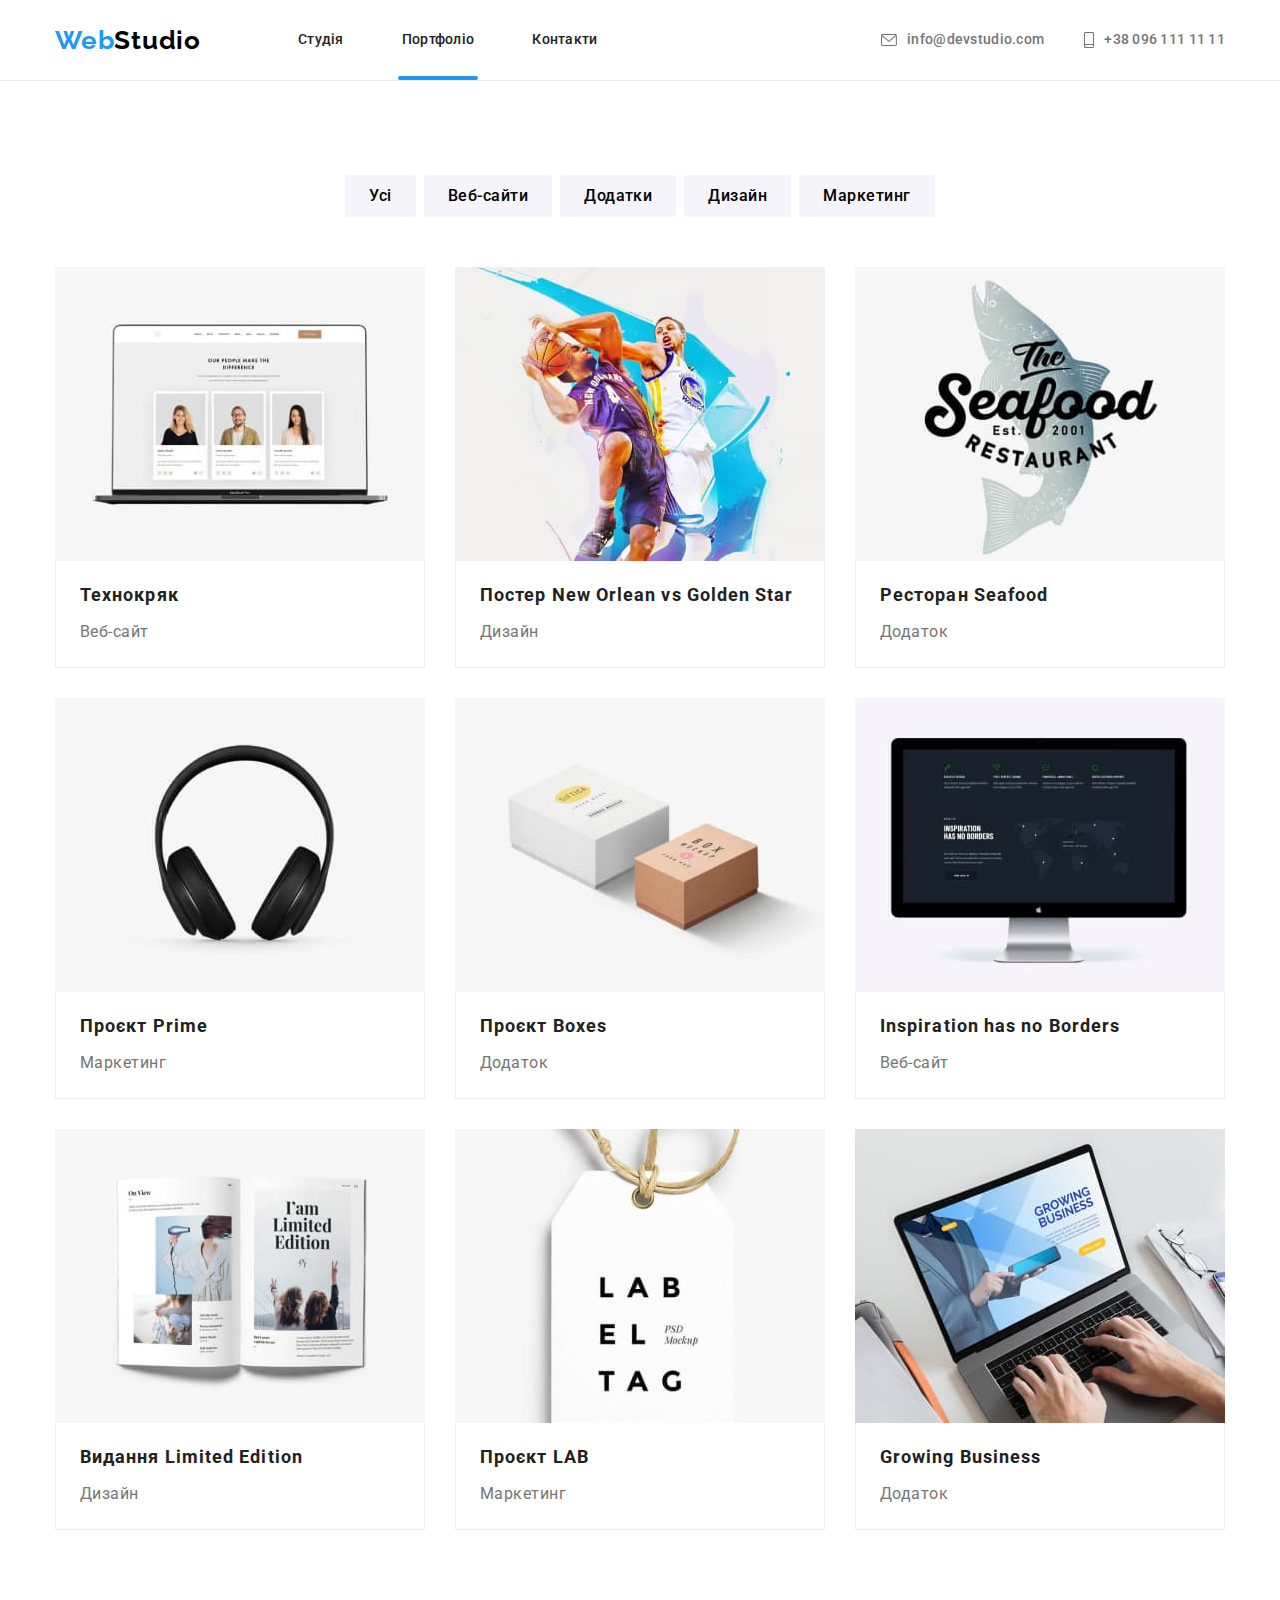
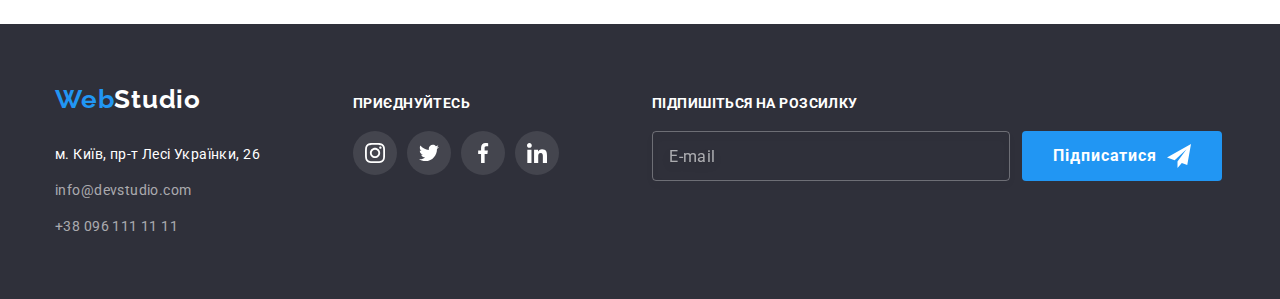
==== portfolio.html @ e50b05f0 "clone hw7" ====
<!DOCTYPE html>
<html lang="uk">
<head>
    <meta charset="UTF-8">
    <meta http-equiv="X-UA-Compatible" content="IE=edge">
    <meta name="viewport" content="width=device-width, initial-scale=1.0">
    <title>Портфоліо</title>
    <link rel="preconnect" href="https://fonts.googleapis.com">
    <link rel="preconnect" href="https://fonts.gstatic.com" crossorigin>
    <link href="https://fonts.googleapis.com/css2?family=Raleway:wght@700&family=Roboto:wght@400;500;700;900&display=swap"
        rel="stylesheet">
    <link rel="stylesheet" href="https://cdnjs.cloudflare.com/ajax/libs/modern-normalize/1.1.0/modern-normalize.min.css">
    <link rel="stylesheet" href="./css/main.min.css">
</head>
<body>

    <!-- Хедер сторінки -->

    <header class="header">
        <div class="container header--position">
            <a href="./index.html" class="header__logo link"><span class="logo--blue">Web</span>Studio</a>
            <nav class="header__navigation">
                <ul class="header__navigation-list list">
                    <li class="header__navigation-item">
                        <a href="./index.html" class="header__navigation-link link">Студія</a>
                    </li>
                    <li class="header__navigation-item">
                        <a href="./portfolio.html" class="header__navigation-link header__navigation-link--active link">Портфоліо</a>
                    </li>
                    <li class="header__navigation-item">
                        <a href="" class="header__navigation-link link">Контакти</a>
                    </li>
                </ul>
            </nav>
            <ul class="header__contacts list">
                <li class="header__contacts-item">
                    <a href="mailto:info@devstudio.com" class="header__mail link">
                        <svg class="header__contacts-icon" width="16" height="12">
                            <use href="./images/icons.svg#icon-envelope"></use>
                        </svg>
                        info@devstudio.com
                    </a>
                </li>
                <li class="header__contacts-item">
                    <a href="tel:+380961111111" class="header__tel link">
                        <svg class="header__contacts-icon" width="10" height="16">
                            <use href="./images/icons.svg#icon-smartphone"></use>
                        </svg>
                        +38 096 111 11 11
                    </a>
                </li>
            </ul>
        </div>
    </header>

    <!-- Основний контент -->

    <main class="main">

        <!-- Секція проєктів -->

        <section class="section">
            <div class="container">
                <ul class="portfolio-btn list">
                    <li class="portfolio-btn__item">
                        <button type="button" class="portfolio-btn__body">Усі</button>
                    </li>
                    <li class="portfolio-btn__item">
                        <button type="button" class="portfolio-btn__body">Веб-сайти</button>
                    </li>
                    <li class="portfolio-btn__item">
                        <button type="button" class="portfolio-btn__body">Додатки</button>
                    </li>
                    <li class="portfolio-btn__item">
                        <button type="button" class="portfolio-btn__body">Дизайн</button>
                    </li>
                    <li class="portfolio-btn__item">
                        <button type="button" class="portfolio-btn__body">Маркетинг</button>
                    </li>
                </ul>
                <ul class="project list">
                    <li class="project__item">
                        <div class="project__thumb">
                            <img src="./images/technocrat.jpg" class="card" alt="Технокряк" width="370">
                            <div class="project__overlay">
                                <p class="project__overlay-text">Ресурс пропонує комплексні пропозиції з різним рівнем функціоналу та сервісів. Все це дозволить відвідувачу отримати вичерпні відомості про компанію чи приватну особу.</p>
                            </div>
                        </div>
                        <div class="project__content">
                            <h2 class="project__title">Технокряк</h2>
                            <p class="project__description">Веб-сайт</p>
                        </div>
                    </li>
                    <li class="project__item">
                        <div class="project__thumb">
                            <img src="./images/poster.jpg" class="card" alt="New Orlean vs Golden Star" width="370">
                            <div class="project__overlay">
                                <p class="project__overlay-text">Lorem ipsum, dolor sit amet consectetur adipisicing elit. Quasi recusandae laboriosam beatae sit cumque alias!</p>
                            </div>
                        </div>
                        <div class="project__content">
                            <h2 class="project__title">Постер New Orlean vs Golden Star</h2>
                            <p class="project__description">Дизайн</p>
                        </div>
                    </li>
                    <li class="project__item">
                        <div class="project__thumb">
                            <img src="./images/restaurant.jpg" class="card" alt="Seafood" width="370">
                            <div class="project__overlay">
                                <p class="project__overlay-text">Lorem ipsum, dolor sit amet consectetur adipisicing elit. Quasi recusandae laboriosam beatae sit cumque alias!</p>
                            </div>
                        </div>
                        <div class="project__content">
                            <h2 class="project__title">Ресторан Seafood</h2>
                            <p class="project__description">Додаток</p>
                        </div>
                    </li>
                    <li class="project__item">
                        <div class="project__thumb">
                            <img src="./images/prime.jpg" class="card" alt="Prime" width="370">
                            <div class="project__overlay">
                                <p class="project__overlay-text">Lorem ipsum dolor sit amet consectetur adipisicing elit. Harum iure dolor similique eum aspernatur tenetur.</p>
                            </div>
                        </div>
                        <div class="project__content">
                            <h2 class="project__title">Проєкт Prime</h2>
                            <p class="project__description">Маркетинг</p>
                        </div>
                    </li>
                    <li class="project__item">
                        <div class="project__thumb">
                            <img src="./images/boxes.jpg" class="card" alt="Boxes" width="370">
                            <div class="project__overlay">
                                <p class="project__overlay-text">Lorem ipsum dolor sit amet consectetur adipisicing elit. Harum iure dolor similique eum aspernatur tenetur.</p>
                            </div>
                        </div>
                        <div class="project__content">
                            <h2 class="project__title">Проєкт Boxes</h2>
                            <p class="project__description">Додаток</p>
                        </div>
                    </li>
                    <li class="project__item">
                        <div class="project__thumb">
                            <img src="./images/web.jpg" class="card" alt="Inspiration has no Borders" width="370">
                            <div class="project__overlay">
                                <p class="project__overlay-text">Lorem ipsum dolor sit amet consectetur adipisicing elit. Harum iure dolor similique eum aspernatur tenetur.</p>
                            </div>
                        </div>
                        <div class="project__content">
                            <h2 class="project__title">Inspiration has no Borders</h2>
                            <p class="project__description">Веб-сайт</p>
                        </div>
                    </li>
                    <li class="project__item">
                        <div class="project__thumb">
                            <img src="./images/edition.jpg" class="card" alt="Limited Edition" width="370">
                            <div class="project__overlay">
                                <p class="project__overlay-text">Lorem ipsum dolor sit amet consectetur adipisicing elit. Harum iure dolor similique eum aspernatur tenetur.</p>
                            </div>
                        </div>
                        <div class="project__content">
                            <h2 class="project__title">Видання Limited Edition</h2>
                            <p class="project__description">Дизайн</p>
                        </div>
                    </li>
                    <li class="project__item">
                        <div class="project__thumb">
                            <img src="./images/lab.jpg" class="card" alt="LAB" width="370">
                            <div class="project__overlay">
                                <p class="project__overlay-text">Lorem ipsum dolor sit amet consectetur adipisicing elit. Harum iure dolor similique eum aspernatur tenetur.</p>
                            </div>
                        </div>
                        <div class="project__content">
                            <h2 class="project__title">Проєкт LAB</h2>
                            <p class="project__description">Маркетинг</p>
                        </div>
                    </li>
                    <li class="project__item">
                        <div class="project__thumb">
                            <img src="./images/growing.jpg" class="card" alt="Growing Business" width="370">
                            <div class="project__overlay">
                                <p class="project__overlay-text">Lorem ipsum dolor sit amet consectetur adipisicing elit. Harum iure dolor similique eum aspernatur tenetur.</p>
                            </div>
                        </div>
                        <div class="project__content">
                            <h2 class="project__title">Growing Business</h2>
                            <p class="project__description">Додаток</p>
                        </div>
                    </li>
                </ul>
            </div>
        </section>
    </main>

    <!-- Футер сторінки -->

    <footer class="footer">
        <div class="container footer--position">
            <div>
                <a href="./index.html" class="footer__logo link"><span class="logo--blue">Web</span>Studio</a>
                <address>
                    <p class="footer__address">м. Київ, пр-т Лесі Українки, 26</p>
                    <ul class="footer__contacts list">
                        <li>
                            <a href="mailto:info@devstudio.com" class="footer__mail link">info@devstudio.com</a>
                        </li>
                        <li>
                            <a href="tel:+380961111111" class="footer__tel link">+38 096 111 11 11</a>
                        </li>
                    </ul>
                </address>
            </div>
            <div class="footer-soc">
                <p class="footer-soc__title">Приєднуйтесь</p>
                <ul class="footer-soc__actions list">
                    <li class="footer-soc__item">
                        <a href="" class="footer-soc__link">
                            <svg class="footer-soc__icon" width="20" height="20">
                                <use href="./images/icons.svg#icon-instagram"></use>
                            </svg>
                        </a>
                    </li>
                    <li class="footer-soc__item">
                        <a href="" class="footer-soc__link">
                            <svg class="footer-soc__icon" width="20" height="20">
                                <use href="./images/icons.svg#icon-twitter"></use>
                            </svg>
                        </a>
                    </li>
                    <li class="footer-soc__item">
                        <a href="" class="footer-soc__link">
                            <svg class="footer-soc__icon" width="20" height="20">
                                <use href="./images/icons.svg#icon-facebook"></use>
                            </svg>
                        </a>
                    </li>
                    <li class="footer-soc__item">
                        <a href="" class="footer-soc__link">
                            <svg class="footer-soc__icon" width="20" height="20">
                                <use href="./images/icons.svg#icon-linkedin"></use>
                            </svg>
                        </a>
                    </li>
                </ul>
            </div>
            <div class="subscribe">
                <p class="subscribe__title">Підпишіться на розсилку</p>
                <form class="subscribe__form">
                    <label>
                        <input type="email" class="subscribe__input" name="subscribe" placeholder="E-mail">
                    </label>
                    <button type="submit" class="subscribe__btn">
                        Підписатися
                        <svg class="subscribe__icon" width="24" height="24">
                            <use href="./images/icons.svg#icon-send"></use>
                        </svg>
                    </button>
                </form>
            </div>
        </div>
    </footer>
</body>
</html>
---- css/main.min.css ----
body{font-family:"Roboto","Raleway","sans-serif";color:#212121;background:#fff}h1,h2,h3,p,ul{margin:0;padding:0}.list{list-style:none}.link{text-decoration:none}.card{display:block}.container{width:1200px;padding-left:15px;padding-right:15px;margin-right:auto;margin-left:auto}.section{padding-top:94px;padding-bottom:94px}.backdrop{position:fixed;top:0;left:0;width:100%;height:100%;background-color:rgba(0,0,0,.2);opacity:1;-webkit-transition:opacity 250ms cubic-bezier(0.4, 0, 0.2, 1);transition:opacity 250ms cubic-bezier(0.4, 0, 0.2, 1)}.backdrop.is-hidden{opacity:0;pointer-events:none}.backdrop.is-hidden .modal{-webkit-transform:translate(-50%, -50%) scale(1.1);transform:translate(-50%, -50%) scale(1.1)}.modal{position:absolute;top:50%;left:50%;padding:40px;width:528px;height:581px;background-color:#fff;-webkit-box-shadow:0px 1px 3px rgba(0,0,0,.12),0px 1px 1px rgba(0,0,0,.14),0px 2px 1px rgba(0,0,0,.2);box-shadow:0px 1px 3px rgba(0,0,0,.12),0px 1px 1px rgba(0,0,0,.14),0px 2px 1px rgba(0,0,0,.2);border-radius:4px;-webkit-transform:translate(-50%, -50%) scale(1);transform:translate(-50%, -50%) scale(1);-webkit-transition:-webkit-transform 250ms cubic-bezier(0.4, 0, 0.2, 1);transition:-webkit-transform 250ms cubic-bezier(0.4, 0, 0.2, 1);transition:transform 250ms cubic-bezier(0.4, 0, 0.2, 1);transition:transform 250ms cubic-bezier(0.4, 0, 0.2, 1), -webkit-transform 250ms cubic-bezier(0.4, 0, 0.2, 1)}.modal__btn--close{position:absolute;top:8px;right:8px;display:-webkit-box;display:-ms-flexbox;display:flex;-webkit-box-pack:center;-ms-flex-pack:center;justify-content:center;-webkit-box-align:center;-ms-flex-align:center;align-items:center;width:30px;height:30px;padding:0;color:#000;background-color:#fff;border:1px solid rgba(0,0,0,.1);border-radius:50%;cursor:pointer;-webkit-transition:color 250ms cubic-bezier(0.4, 0, 0.2, 1);transition:color 250ms cubic-bezier(0.4, 0, 0.2, 1)}.modal__btn--close:hover{color:#2196f3}.x-close{fill:currentColor}.modal__title{margin-right:auto;margin-left:auto;margin-bottom:12px;width:448px;color:#212121;font-weight:700;font-size:20px;line-height:1.15;text-align:center;letter-spacing:.03em}.modal__form{margin-right:auto;margin-left:auto;width:448px}.modal__field{display:block;margin-bottom:10px;font-size:inherit}.modal__label{display:block;margin-bottom:4px;color:#757575;font-size:12px;line-height:1.17;letter-spacing:.01em}.modal__input{width:100%;padding:12px 12px 12px 42px;outline:none;font-size:12px;line-height:1.17;letter-spacing:.01em;border:1px solid rgba(33,33,33,.2);border-radius:4px;-webkit-transition:border-color 250ms cubic-bezier(0.4, 0, 0.2, 1);transition:border-color 250ms cubic-bezier(0.4, 0, 0.2, 1)}.modal__input:focus-within~.modal__icon,.modal__input:hover~.modal__icon{color:#2196f3}.modal__input:hover,.modal__input:focus{border-color:#2196f3}.modal__thumb{position:relative}.modal__icon{position:absolute;top:50%;left:12px;fill:currentColor;-webkit-transition:color 250ms cubic-bezier(0.4, 0, 0.2, 1);transition:color 250ms cubic-bezier(0.4, 0, 0.2, 1)}.modal__textarea{resize:none;width:100%;height:120px;padding:12px 16px;outline:none;font-size:12px;line-height:1.17;letter-spacing:.01em;border:1px solid rgba(33,33,33,.2);border-radius:4px;-webkit-transition:border-color 250ms cubic-bezier(0.4, 0, 0.2, 1);transition:border-color 250ms cubic-bezier(0.4, 0, 0.2, 1)}.modal__textarea::-webkit-input-placeholder{color:rgba(117,117,117,.5)}.modal__textarea::-moz-placeholder{color:rgba(117,117,117,.5)}.modal__textarea:-ms-input-placeholder{color:rgba(117,117,117,.5)}.modal__textarea::-ms-input-placeholder{color:rgba(117,117,117,.5)}.modal__textarea::placeholder{color:rgba(117,117,117,.5)}.modal__textarea:hover,.modal__textarea:focus{border-color:#2196f3}.modal__checkbox{-webkit-appearance:none;-moz-appearance:none;appearance:none}.modal__checkbox:checked+.modal__checkbox-icon{border-color:#2196f3;background-color:#2196f3;background-image:url("../images/icons/check.svg");background-position:center;background-repeat:no-repeat;background-origin:border-box}.checkbox{display:-webkit-box;display:-ms-flexbox;display:flex;-webkit-box-pack:center;-ms-flex-pack:center;justify-content:center;-webkit-box-align:center;-ms-flex-align:center;align-items:center;margin-bottom:30px}.modal__checkbox-icon{display:inline-block;width:15px;height:15px;border:2px solid #212121;border-radius:2px;-webkit-transition:border-color 250ms cubic-bezier(0.4, 0, 0.2, 1),background-color 250ms cubic-bezier(0.4, 0, 0.2, 1);transition:border-color 250ms cubic-bezier(0.4, 0, 0.2, 1),background-color 250ms cubic-bezier(0.4, 0, 0.2, 1)}.modal__terms{display:inline-block;margin-left:7px;width:400px;color:#757575;font-size:14px;line-height:1.71;letter-spacing:.03em}.modal__contract{color:#2196f3}.modal__btn--submit{display:block;padding:10px 52px;margin-right:auto;margin-left:auto;font-family:"Roboto";color:#fff;background-color:#2196f3;-webkit-box-shadow:0px 4px 4px rgba(0,0,0,.15);box-shadow:0px 4px 4px rgba(0,0,0,.15);font-size:16px;font-weight:700;line-height:1.88;letter-spacing:.06em;border:1px solid rgba(0,0,0,0);border-radius:4px;cursor:pointer;-webkit-transition:background-color 250ms cubic-bezier(0.4, 0, 0.2, 1);transition:background-color 250ms cubic-bezier(0.4, 0, 0.2, 1)}.modal__btn--submit:hover,.modal__btn--submit:focus{background-color:#188ce8}.header{border-bottom:1px solid #ececec}.header--position{display:-webkit-box;display:-ms-flexbox;display:flex;-webkit-box-align:center;-ms-flex-align:center;align-items:center}.footer{padding-top:60px;padding-bottom:60px;background:#2f303a}.footer--position{display:-webkit-box;display:-ms-flexbox;display:flex;-webkit-box-align:baseline;-ms-flex-align:baseline;align-items:baseline}.header__logo{font-family:"Raleway";color:#000;font-size:26px;font-weight:700;line-height:1.19;letter-spacing:.03em}.footer__logo{display:inline-block;margin-bottom:28px;font-family:"Raleway";color:#fff;font-size:26px;font-weight:700;line-height:1.19;letter-spacing:.03em}.logo--blue{color:#2196f3}.header__navigation-list{display:-webkit-box;display:-ms-flexbox;display:flex;margin-left:93px}.header__navigation-item{position:relative}.header__navigation-item:not(:last-child){margin-right:50px}.header__navigation-link{display:block;padding-top:32px;padding-bottom:32px;padding-right:4px;padding-left:4px;color:#212121;font-size:14px;font-weight:500;line-height:1.14;letter-spacing:.02em;-webkit-transition:color 250ms cubic-bezier(0.4, 0, 0.2, 1);transition:color 250ms cubic-bezier(0.4, 0, 0.2, 1)}.header__navigation-link:hover,.header__navigation-link:focus,.header__navigation-link:active{color:#2196f3}.header__navigation-link--active::after{position:absolute;content:"";width:100%;height:4px;display:block;background:#2196f3;border-radius:2px;bottom:0;left:0}.header__contacts{display:-webkit-box;display:-ms-flexbox;display:flex;margin-left:auto}.header__contacts-item+.header__contacts-item{margin-left:40px}.header__mail,.header__tel{display:-webkit-box;display:-ms-flexbox;display:flex;-webkit-box-align:center;-ms-flex-align:center;align-items:center;padding-top:10px;padding-bottom:10px;color:#757575;font-size:14px;font-weight:500;line-height:1.14;letter-spacing:.02em;-webkit-transition:color 250ms cubic-bezier(0.4, 0, 0.2, 1);transition:color 250ms cubic-bezier(0.4, 0, 0.2, 1)}.header__mail:hover,.header__mail:focus,.header__tel:hover,.header__tel:focus{color:#2196f3}.header__contacts-icon{fill:currentColor;margin-right:10px}.hero{padding-top:200px;padding-bottom:200px;max-width:1600px;height:600px;margin-right:auto;margin-left:auto;background-color:#c4c4c4;background-image:-webkit-gradient(linear, left top, right top, from(rgba(47, 48, 58, 0.4)), to(rgba(47, 48, 58, 0.4))),url("../images/bghero.jpg");background-image:linear-gradient(to right, rgba(47, 48, 58, 0.4), rgba(47, 48, 58, 0.4)),url("../images/bghero.jpg");background-repeat:no-repeat;background-position:center;background-size:cover;text-align:center}.hero__title{margin-top:0;margin-bottom:30px;max-width:700px;margin-right:auto;margin-left:auto;color:#fff;text-transform:uppercase;font-size:44px;font-weight:900;line-height:1.36;letter-spacing:.06em}.hero__btn{display:inline-block;padding:10px 24px;font-family:"Roboto";color:#fff;background-color:#2196f3;-webkit-box-shadow:0px 4px 4px rgba(0,0,0,.15);box-shadow:0px 4px 4px rgba(0,0,0,.15);font-size:16px;font-weight:700;line-height:1.88;letter-spacing:.06em;border:1px solid rgba(0,0,0,0);border-radius:4px;cursor:pointer;-webkit-transition:background-color 250ms cubic-bezier(0.4, 0, 0.2, 1);transition:background-color 250ms cubic-bezier(0.4, 0, 0.2, 1)}.hero__btn:hover,.hero__btn:focus{background-color:#188ce8}.benefits__box{display:-webkit-box;display:-ms-flexbox;display:flex}.benefits__item{-ms-flex-preferred-size:calc((100% - 90px)/4);flex-basis:calc((100% - 90px)/4)}.benefits__item+.benefits__item{margin-left:30px}.benefits__content{display:block;margin-bottom:30px;padding:25px 100px;background-color:#f5f4fa}.benefits__title{margin-bottom:10px;font-size:14px;text-transform:uppercase;line-height:1.14;letter-spacing:.03em}.benefits__paragraph{color:#757575;font-size:14px;line-height:1.71;letter-spacing:.03em}.features{padding-top:0px}.features__title{margin-bottom:50px;font-size:36px;line-height:1.17;text-align:center;letter-spacing:.03em}.features__list{display:-webkit-box;display:-ms-flexbox;display:flex}.features__item{position:relative}.features__item+.features__item{margin-left:30px}.features__description{display:-webkit-box;display:-ms-flexbox;display:flex;position:absolute;bottom:0;width:100%;height:70px;-webkit-box-align:center;-ms-flex-align:center;align-items:center;-webkit-box-pack:center;-ms-flex-pack:center;justify-content:center;color:#fff;background:rgba(47,48,58,.8);font-weight:700;font-size:14px;line-height:1.14;text-align:center;letter-spacing:.03em;text-transform:uppercase}.team{background:#f5f4fa}.team__title{margin-bottom:50px;font-size:36px;line-height:1.17;text-align:center;letter-spacing:.03em}.teammates{display:-webkit-box;display:-ms-flexbox;display:flex}.teammates__item{width:270px;background:#fff;-webkit-box-shadow:0px 1px 3px rgba(0,0,0,.12),0px 1px 1px rgba(0,0,0,.14),0px 2px 1px rgba(0,0,0,.2);box-shadow:0px 1px 3px rgba(0,0,0,.12),0px 1px 1px rgba(0,0,0,.14),0px 2px 1px rgba(0,0,0,.2);border-radius:0px 0px 4px 4px;text-align:center}.teammates__item+.teammates__item{margin-left:30px}.teammates__position-name{padding:30px 0}.teammates__name{margin-bottom:10px;font-size:16px;font-weight:500;line-height:1.19;letter-spacing:.03em}.teammates__position{margin-bottom:16px;color:#757575;font-size:16px;font-weight:400;line-height:1.19;letter-spacing:.03em}.teammates__socials{display:-webkit-box;display:-ms-flexbox;display:flex;margin:0 32px}.teammates__socials-icon{-ms-flex-preferred-size:calc((100% - 40px)/4);flex-basis:calc((100% - 40px)/4)}.teammates__socials-icon+.teammates__socials-icon{margin-left:10px}.teammates__socials-link{display:-webkit-box;display:-ms-flexbox;display:flex;-webkit-box-pack:center;-ms-flex-pack:center;justify-content:center;-webkit-box-align:center;-ms-flex-align:center;align-items:center;width:44px;height:44px;padding:0;color:#afb1b8;border:none;border-radius:50%;-webkit-transition:color 250ms cubic-bezier(0.4, 0, 0.2, 1),background-color 250ms cubic-bezier(0.4, 0, 0.2, 1);transition:color 250ms cubic-bezier(0.4, 0, 0.2, 1),background-color 250ms cubic-bezier(0.4, 0, 0.2, 1)}.teammates__socials-link:hover,.teammates__socials-link:focus{color:#fff;background-color:#2196f3}.soc-icon{fill:currentColor}.clients__title{margin-bottom:50px;font-size:36px;line-height:1.17;text-align:center;letter-spacing:.03em}.clients__list{display:-webkit-box;display:-ms-flexbox;display:flex}.clients__item{-ms-flex-preferred-size:calc((100% - 150px)/6);flex-basis:calc((100% - 150px)/6);border:1px solid #afb1b8;border-radius:4px;-webkit-transition:color 250ms cubic-bezier(0.4, 0, 0.2, 1);transition:color 250ms cubic-bezier(0.4, 0, 0.2, 1)}.clients__item:hover,.clients__item:focus{border-color:#2196f3}.clients__item+.clients__item{margin-left:30px}.clients__link{display:-webkit-box;display:-ms-flexbox;display:flex;-webkit-box-pack:center;-ms-flex-pack:center;justify-content:center;-webkit-box-align:center;-ms-flex-align:center;align-items:center;height:92px;padding:0;color:#afb1b8;border:none;-webkit-transition:color 250ms cubic-bezier(0.4, 0, 0.2, 1);transition:color 250ms cubic-bezier(0.4, 0, 0.2, 1)}.clients__link:hover,.clients__link:focus{color:#2196f3}.client__icon{fill:currentColor}.footer__address{margin-bottom:12px;color:#fff;font-style:normal;font-size:14px;line-height:1.71;letter-spacing:.03em}.footer__mail,.footer__tel{color:rgba(255,255,255,.6);font-size:14px;line-height:1.71;letter-spacing:.03em;font-style:normal;-webkit-transition:color 250ms cubic-bezier(0.4, 0, 0.2, 1);transition:color 250ms cubic-bezier(0.4, 0, 0.2, 1)}.footer__mail:hover,.footer__mail:focus,.footer__tel:hover,.footer__tel:focus{color:#2196f3}.footer__mail{display:block;margin-bottom:12px}.footer-soc{margin-left:93px}.footer-soc__title{margin-bottom:20px;color:#fff;font-weight:700;font-size:14px;line-height:16px;letter-spacing:.03em;text-transform:uppercase}.footer-soc__actions{display:-webkit-box;display:-ms-flexbox;display:flex}.footer-soc__item{-ms-flex-preferred-size:calc((100% - 40px)/4);flex-basis:calc((100% - 40px)/4)}.footer-soc__item+.footer-soc__item{margin-left:10px}.footer-soc__link{display:-webkit-box;display:-ms-flexbox;display:flex;-webkit-box-pack:center;-ms-flex-pack:center;justify-content:center;-webkit-box-align:center;-ms-flex-align:center;align-items:center;width:44px;height:44px;padding:0;color:#fff;background-color:rgba(255,255,255,.1);border:none;border-radius:50%;-webkit-transition:background-color 250ms cubic-bezier(0.4, 0, 0.2, 1);transition:background-color 250ms cubic-bezier(0.4, 0, 0.2, 1)}.footer-soc__link:hover,.footer-soc__link:focus{background-color:#2196f3}.footer-soc__icon{fill:currentColor}.subscribe{margin-left:93px}.subscribe__title{margin-bottom:20px;color:#fff;font-weight:700;font-size:14px;line-height:16px;letter-spacing:.03em;text-transform:uppercase}.subscribe__form{display:-webkit-box;display:-ms-flexbox;display:flex;gap:12px;-webkit-box-align:center;-ms-flex-align:center;align-items:center}.subscribe__input{padding-top:15px;padding-bottom:15px;padding-left:16px;width:358px;height:50px;outline:none;color:#fff;background-color:rgba(0,0,0,0);border:1px solid rgba(255,255,255,.3);-webkit-filter:drop-shadow(0px 4px 4px rgba(0, 0, 0, 0.15));filter:drop-shadow(0px 4px 4px rgba(0, 0, 0, 0.15));border-radius:4px}.subscribe__input::-webkit-input-placeholder{color:rgba(255,255,255,.6);font-size:16px;line-height:1.25;letter-spacing:.03em}.subscribe__input::-moz-placeholder{color:rgba(255,255,255,.6);font-size:16px;line-height:1.25;letter-spacing:.03em}.subscribe__input:-ms-input-placeholder{color:rgba(255,255,255,.6);font-size:16px;line-height:1.25;letter-spacing:.03em}.subscribe__input::-ms-input-placeholder{color:rgba(255,255,255,.6);font-size:16px;line-height:1.25;letter-spacing:.03em}.subscribe__input::placeholder{color:rgba(255,255,255,.6);font-size:16px;line-height:1.25;letter-spacing:.03em}.subscribe__btn{display:-webkit-box;display:-ms-flexbox;display:flex;-webkit-box-align:center;-ms-flex-align:center;align-items:center;-webkit-box-pack:center;-ms-flex-pack:center;justify-content:center;width:200px;height:50px;gap:10px;font-family:"Roboto";color:#fff;background-color:#2196f3;font-size:16px;font-weight:700;line-height:1.88;letter-spacing:.06em;border:1px solid rgba(0,0,0,0);border-radius:4px;cursor:pointer;-webkit-transition:background-color 250ms cubic-bezier(0.4, 0, 0.2, 1);transition:background-color 250ms cubic-bezier(0.4, 0, 0.2, 1)}.subscribe__btn:hover,.subscribe__btn:focus{background-color:#188ce8}.portfolio-btn{margin-bottom:50px;display:-webkit-box;display:-ms-flexbox;display:flex;-webkit-box-pack:center;-ms-flex-pack:center;justify-content:center}.portfolio-btn__item+.portfolio-btn__item{margin-left:8px}.portfolio-btn__body{padding:6px 22px;font-family:"Roboto";background-color:#f5f4fa;font-size:16px;font-weight:500;line-height:1.63;text-align:center;letter-spacing:.03em;border-radius:4px;border-color:rgba(0,0,0,0);cursor:pointer;-webkit-transition:color 250ms cubic-bezier(0.4, 0, 0.2, 1),background-color 250ms cubic-bezier(0.4, 0, 0.2, 1),-webkit-box-shadow 250ms cubic-bezier(0.4, 0, 0.2, 1);transition:color 250ms cubic-bezier(0.4, 0, 0.2, 1),background-color 250ms cubic-bezier(0.4, 0, 0.2, 1),-webkit-box-shadow 250ms cubic-bezier(0.4, 0, 0.2, 1);transition:color 250ms cubic-bezier(0.4, 0, 0.2, 1),background-color 250ms cubic-bezier(0.4, 0, 0.2, 1),box-shadow 250ms cubic-bezier(0.4, 0, 0.2, 1);transition:color 250ms cubic-bezier(0.4, 0, 0.2, 1),background-color 250ms cubic-bezier(0.4, 0, 0.2, 1),box-shadow 250ms cubic-bezier(0.4, 0, 0.2, 1),-webkit-box-shadow 250ms cubic-bezier(0.4, 0, 0.2, 1)}.portfolio-btn__body:hover,.portfolio-btn__body:focus,.portfolio-btn__body:active{color:#fff;background-color:#2196f3;-webkit-box-shadow:0px 3px 1px rgba(0,0,0,.1),0px 1px 2px rgba(0,0,0,.08),0px 2px 2px rgba(0,0,0,.12);box-shadow:0px 3px 1px rgba(0,0,0,.1),0px 1px 2px rgba(0,0,0,.08),0px 2px 2px rgba(0,0,0,.12)}.project{display:-webkit-box;display:-ms-flexbox;display:flex;-ms-flex-wrap:wrap;flex-wrap:wrap}.project__item{-ms-flex-preferred-size:calc((100% - 60px)/3);flex-basis:calc((100% - 60px)/3);margin-right:30px;margin-bottom:30px;-webkit-transition:-webkit-box-shadow 250ms cubic-bezier(0.4, 0, 0.2, 1);transition:-webkit-box-shadow 250ms cubic-bezier(0.4, 0, 0.2, 1);transition:box-shadow 250ms cubic-bezier(0.4, 0, 0.2, 1);transition:box-shadow 250ms cubic-bezier(0.4, 0, 0.2, 1), -webkit-box-shadow 250ms cubic-bezier(0.4, 0, 0.2, 1)}.project__item:nth-child(3n){margin-right:0}.project__item:nth-last-child(-n+3){margin-bottom:0}.project__item:hover{-webkit-box-shadow:0px 1px 1px rgba(0,0,0,.12),0px 4px 4px rgba(0,0,0,.06),1px 4px 6px rgba(0,0,0,.16);box-shadow:0px 1px 1px rgba(0,0,0,.12),0px 4px 4px rgba(0,0,0,.06),1px 4px 6px rgba(0,0,0,.16)}.project__content{margin-top:-5px;padding:20px 24px;border:1px solid #eee}.project__title{margin-bottom:4px;font-size:18px;line-height:2;letter-spacing:.06em}.project__description{color:#757575;font-size:16px;line-height:1.88;letter-spacing:.03em}.project__thumb{position:relative;overflow:hidden}.project__overlay{position:absolute;top:0;left:0;width:100%;height:100%;background-color:rgba(33,150,243,.9);-webkit-transform:translateY(100%);transform:translateY(100%);-webkit-transition:-webkit-transform 250ms cubic-bezier(0.4, 0, 0.2, 1);transition:-webkit-transform 250ms cubic-bezier(0.4, 0, 0.2, 1);transition:transform 250ms cubic-bezier(0.4, 0, 0.2, 1);transition:transform 250ms cubic-bezier(0.4, 0, 0.2, 1), -webkit-transform 250ms cubic-bezier(0.4, 0, 0.2, 1)}.project__item:hover .project__overlay{-webkit-transform:translateY(0);transform:translateY(0)}.project__overlay-text{padding:63px 24px;color:#fff;font-weight:400;font-size:18px;line-height:1.56;letter-spacing:.03em}/*# sourceMappingURL=main.min.css.map */
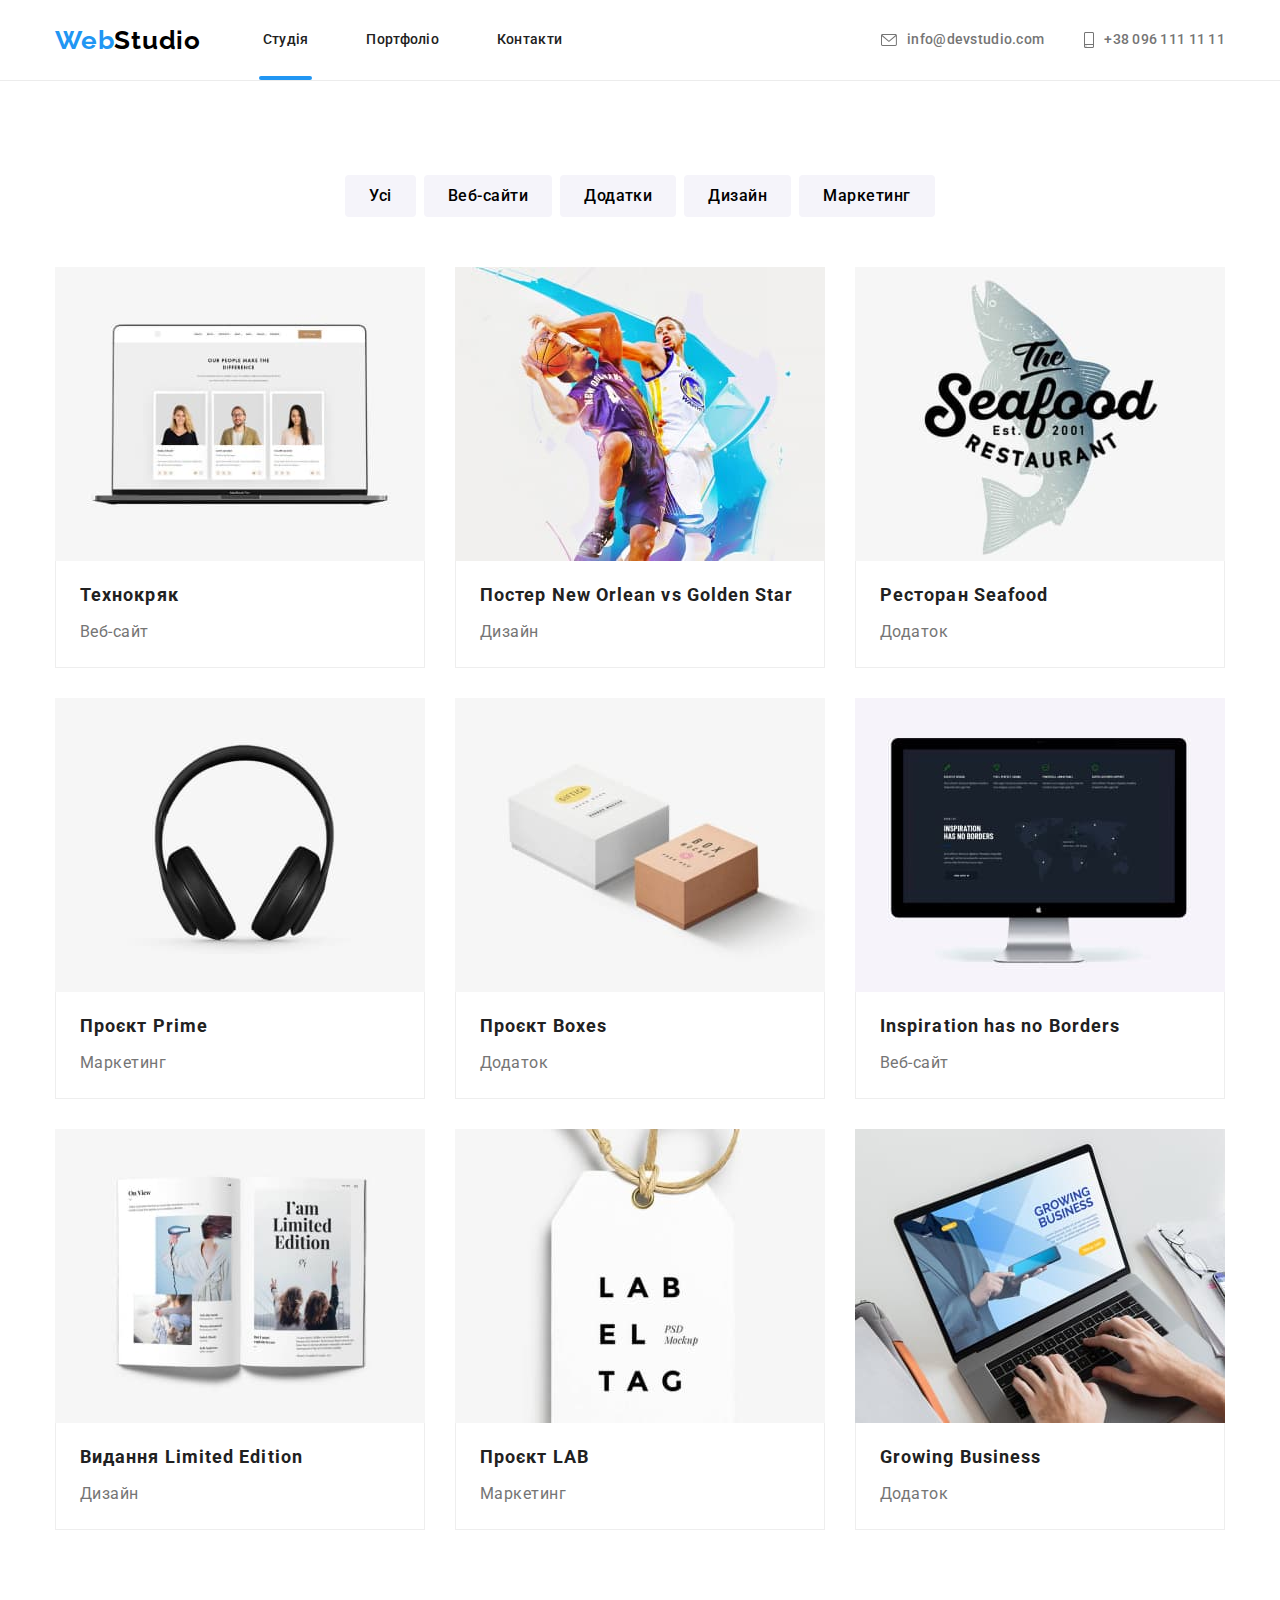
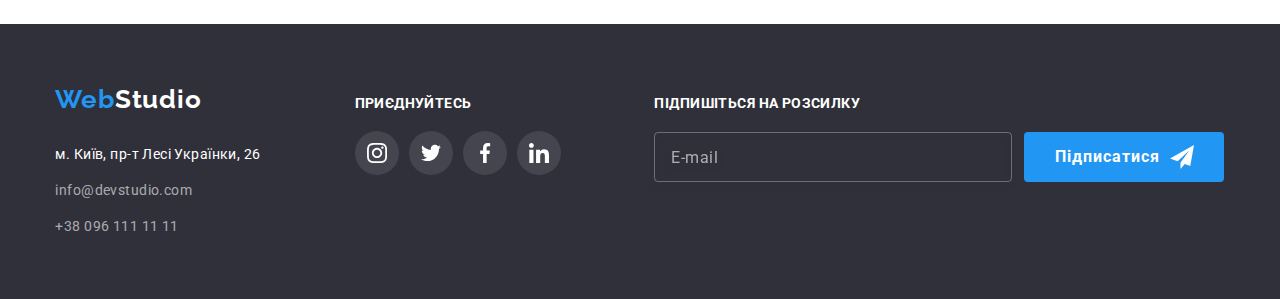
==== commit 757e287a: "v4.0" ====
--- a/portfolio.html
+++ b/portfolio.html
@@ -19,37 +19,60 @@
     <header class="header">
         <div class="container header--position">
             <a href="./index.html" class="header__logo link"><span class="logo--blue">Web</span>Studio</a>
-            <nav class="header__navigation">
-                <ul class="header__navigation-list list">
-                    <li class="header__navigation-item">
-                        <a href="./index.html" class="header__navigation-link link">Студія</a>
-                    </li>
-                    <li class="header__navigation-item">
-                        <a href="./portfolio.html" class="header__navigation-link header__navigation-link--active link">Портфоліо</a>
-                    </li>
-                    <li class="header__navigation-item">
-                        <a href="" class="header__navigation-link link">Контакти</a>
-                    </li>
-                </ul>
-            </nav>
-            <ul class="header__contacts list">
-                <li class="header__contacts-item">
-                    <a href="mailto:info@devstudio.com" class="header__mail link">
-                        <svg class="header__contacts-icon" width="16" height="12">
-                            <use href="./images/icons.svg#icon-envelope"></use>
-                        </svg>
-                        info@devstudio.com
-                    </a>
-                </li>
-                <li class="header__contacts-item">
-                    <a href="tel:+380961111111" class="header__tel link">
-                        <svg class="header__contacts-icon" width="10" height="16">
-                            <use href="./images/icons.svg#icon-smartphone"></use>
-                        </svg>
-                        +38 096 111 11 11
-                    </a>
-                </li>
-            </ul>
+            <div class="menu-container" data-menu>
+                <nav class="header__navigation">
+                    <ul class="header__navigation-list list">
+                        <li class="header__navigation-item">
+                            <a href="./index.html"
+                                class="header__navigation-link header__navigation-link--active link">Студія</a>
+                        </li>
+                        <li class="header__navigation-item">
+                            <a href="./portfolio.html" class="header__navigation-link link">Портфоліо</a>
+                        </li>
+                        <li class="header__navigation-item">
+                            <a href="" class="header__navigation-link link">Контакти</a>
+                        </li>
+                    </ul>
+                </nav>
+                <ul class="header__contacts list">
+                    <li class="header__contacts-item">
+                        <a href="mailto:info@devstudio.com" class="header__mail link">
+                            <svg class="header__contacts-icon" width="16" height="12">
+                                <use href="./images/icons.svg#icon-envelope"></use>
+                            </svg>
+                            info@devstudio.com
+                        </a>
+                    </li>
+                    <li class="header__contacts-item">
+                        <a href="tel:+380961111111" class="header__tel link">
+                            <svg class="header__contacts-icon" width="10" height="16">
+                                <use href="./images/icons.svg#icon-smartphone"></use>
+                            </svg>
+                            +38 096 111 11 11
+                        </a>
+                    </li>
+                </ul>
+                <ul class="header__social-list">
+                    <li class="header__social-item list">
+                        <a href="#" class="header-soc link">Instagram</a>
+                    </li>
+                    <li class="header__social-item list">
+                        <a href="#" class="header-soc link">Twitter</a>
+                    </li>
+                    <li class="header__social-item list">
+                        <a href="#" class="header-soc link">Facebook</a>
+                    </li>
+                    <li class="header__social-item list">
+                        <a href="#" class="header-soc link">LinkedIn</a>
+                    </li>
+                </ul>
+            </div>
+            <button type="button" class="menu-btn is-open" data-menu-button aria-expanded="false">
+                <svg width="40" height="40" aria-label="Перемикач мобільного меню">
+                    <use class="icon-menu" href="./images/icons.svg#icon-menu_40px"></use>
+                    <use class="icon-close" href="./images/icons.svg#icon-close_40px"></use>
+                </svg>
+            </button>
         </div>
     </header>
 
--- a/css/main.min.css
+++ b/css/main.min.css
@@ -1 +1 @@
-body{font-family:"Roboto","Raleway","sans-serif";color:#212121;background:#fff}h1,h2,h3,p,ul{margin:0;padding:0}.list{list-style:none}.link{text-decoration:none}.card{display:block}.container{width:1200px;padding-left:15px;padding-right:15px;margin-right:auto;margin-left:auto}.section{padding-top:94px;padding-bottom:94px}.backdrop{position:fixed;top:0;left:0;width:100%;height:100%;background-color:rgba(0,0,0,.2);opacity:1;-webkit-transition:opacity 250ms cubic-bezier(0.4, 0, 0.2, 1);transition:opacity 250ms cubic-bezier(0.4, 0, 0.2, 1)}.backdrop.is-hidden{opacity:0;pointer-events:none}.backdrop.is-hidden .modal{-webkit-transform:translate(-50%, -50%) scale(1.1);transform:translate(-50%, -50%) scale(1.1)}.modal{position:absolute;top:50%;left:50%;padding:40px;width:528px;height:581px;background-color:#fff;-webkit-box-shadow:0px 1px 3px rgba(0,0,0,.12),0px 1px 1px rgba(0,0,0,.14),0px 2px 1px rgba(0,0,0,.2);box-shadow:0px 1px 3px rgba(0,0,0,.12),0px 1px 1px rgba(0,0,0,.14),0px 2px 1px rgba(0,0,0,.2);border-radius:4px;-webkit-transform:translate(-50%, -50%) scale(1);transform:translate(-50%, -50%) scale(1);-webkit-transition:-webkit-transform 250ms cubic-bezier(0.4, 0, 0.2, 1);transition:-webkit-transform 250ms cubic-bezier(0.4, 0, 0.2, 1);transition:transform 250ms cubic-bezier(0.4, 0, 0.2, 1);transition:transform 250ms cubic-bezier(0.4, 0, 0.2, 1), -webkit-transform 250ms cubic-bezier(0.4, 0, 0.2, 1)}.modal__btn--close{position:absolute;top:8px;right:8px;display:-webkit-box;display:-ms-flexbox;display:flex;-webkit-box-pack:center;-ms-flex-pack:center;justify-content:center;-webkit-box-align:center;-ms-flex-align:center;align-items:center;width:30px;height:30px;padding:0;color:#000;background-color:#fff;border:1px solid rgba(0,0,0,.1);border-radius:50%;cursor:pointer;-webkit-transition:color 250ms cubic-bezier(0.4, 0, 0.2, 1);transition:color 250ms cubic-bezier(0.4, 0, 0.2, 1)}.modal__btn--close:hover{color:#2196f3}.x-close{fill:currentColor}.modal__title{margin-right:auto;margin-left:auto;margin-bottom:12px;width:448px;color:#212121;font-weight:700;font-size:20px;line-height:1.15;text-align:center;letter-spacing:.03em}.modal__form{margin-right:auto;margin-left:auto;width:448px}.modal__field{display:block;margin-bottom:10px;font-size:inherit}.modal__label{display:block;margin-bottom:4px;color:#757575;font-size:12px;line-height:1.17;letter-spacing:.01em}.modal__input{width:100%;padding:12px 12px 12px 42px;outline:none;font-size:12px;line-height:1.17;letter-spacing:.01em;border:1px solid rgba(33,33,33,.2);border-radius:4px;-webkit-transition:border-color 250ms cubic-bezier(0.4, 0, 0.2, 1);transition:border-color 250ms cubic-bezier(0.4, 0, 0.2, 1)}.modal__input:focus-within~.modal__icon,.modal__input:hover~.modal__icon{color:#2196f3}.modal__input:hover,.modal__input:focus{border-color:#2196f3}.modal__thumb{position:relative}.modal__icon{position:absolute;top:50%;left:12px;fill:currentColor;-webkit-transition:color 250ms cubic-bezier(0.4, 0, 0.2, 1);transition:color 250ms cubic-bezier(0.4, 0, 0.2, 1)}.modal__textarea{resize:none;width:100%;height:120px;padding:12px 16px;outline:none;font-size:12px;line-height:1.17;letter-spacing:.01em;border:1px solid rgba(33,33,33,.2);border-radius:4px;-webkit-transition:border-color 250ms cubic-bezier(0.4, 0, 0.2, 1);transition:border-color 250ms cubic-bezier(0.4, 0, 0.2, 1)}.modal__textarea::-webkit-input-placeholder{color:rgba(117,117,117,.5)}.modal__textarea::-moz-placeholder{color:rgba(117,117,117,.5)}.modal__textarea:-ms-input-placeholder{color:rgba(117,117,117,.5)}.modal__textarea::-ms-input-placeholder{color:rgba(117,117,117,.5)}.modal__textarea::placeholder{color:rgba(117,117,117,.5)}.modal__textarea:hover,.modal__textarea:focus{border-color:#2196f3}.modal__checkbox{-webkit-appearance:none;-moz-appearance:none;appearance:none}.modal__checkbox:checked+.modal__checkbox-icon{border-color:#2196f3;background-color:#2196f3;background-image:url("../images/icons/check.svg");background-position:center;background-repeat:no-repeat;background-origin:border-box}.checkbox{display:-webkit-box;display:-ms-flexbox;display:flex;-webkit-box-pack:center;-ms-flex-pack:center;justify-content:center;-webkit-box-align:center;-ms-flex-align:center;align-items:center;margin-bottom:30px}.modal__checkbox-icon{display:inline-block;width:15px;height:15px;border:2px solid #212121;border-radius:2px;-webkit-transition:border-color 250ms cubic-bezier(0.4, 0, 0.2, 1),background-color 250ms cubic-bezier(0.4, 0, 0.2, 1);transition:border-color 250ms cubic-bezier(0.4, 0, 0.2, 1),background-color 250ms cubic-bezier(0.4, 0, 0.2, 1)}.modal__terms{display:inline-block;margin-left:7px;width:400px;color:#757575;font-size:14px;line-height:1.71;letter-spacing:.03em}.modal__contract{color:#2196f3}.modal__btn--submit{display:block;padding:10px 52px;margin-right:auto;margin-left:auto;font-family:"Roboto";color:#fff;background-color:#2196f3;-webkit-box-shadow:0px 4px 4px rgba(0,0,0,.15);box-shadow:0px 4px 4px rgba(0,0,0,.15);font-size:16px;font-weight:700;line-height:1.88;letter-spacing:.06em;border:1px solid rgba(0,0,0,0);border-radius:4px;cursor:pointer;-webkit-transition:background-color 250ms cubic-bezier(0.4, 0, 0.2, 1);transition:background-color 250ms cubic-bezier(0.4, 0, 0.2, 1)}.modal__btn--submit:hover,.modal__btn--submit:focus{background-color:#188ce8}.header{border-bottom:1px solid #ececec}.header--position{display:-webkit-box;display:-ms-flexbox;display:flex;-webkit-box-align:center;-ms-flex-align:center;align-items:center}.footer{padding-top:60px;padding-bottom:60px;background:#2f303a}.footer--position{display:-webkit-box;display:-ms-flexbox;display:flex;-webkit-box-align:baseline;-ms-flex-align:baseline;align-items:baseline}.header__logo{font-family:"Raleway";color:#000;font-size:26px;font-weight:700;line-height:1.19;letter-spacing:.03em}.footer__logo{display:inline-block;margin-bottom:28px;font-family:"Raleway";color:#fff;font-size:26px;font-weight:700;line-height:1.19;letter-spacing:.03em}.logo--blue{color:#2196f3}.header__navigation-list{display:-webkit-box;display:-ms-flexbox;display:flex;margin-left:93px}.header__navigation-item{position:relative}.header__navigation-item:not(:last-child){margin-right:50px}.header__navigation-link{display:block;padding-top:32px;padding-bottom:32px;padding-right:4px;padding-left:4px;color:#212121;font-size:14px;font-weight:500;line-height:1.14;letter-spacing:.02em;-webkit-transition:color 250ms cubic-bezier(0.4, 0, 0.2, 1);transition:color 250ms cubic-bezier(0.4, 0, 0.2, 1)}.header__navigation-link:hover,.header__navigation-link:focus,.header__navigation-link:active{color:#2196f3}.header__navigation-link--active::after{position:absolute;content:"";width:100%;height:4px;display:block;background:#2196f3;border-radius:2px;bottom:0;left:0}.header__contacts{display:-webkit-box;display:-ms-flexbox;display:flex;margin-left:auto}.header__contacts-item+.header__contacts-item{margin-left:40px}.header__mail,.header__tel{display:-webkit-box;display:-ms-flexbox;display:flex;-webkit-box-align:center;-ms-flex-align:center;align-items:center;padding-top:10px;padding-bottom:10px;color:#757575;font-size:14px;font-weight:500;line-height:1.14;letter-spacing:.02em;-webkit-transition:color 250ms cubic-bezier(0.4, 0, 0.2, 1);transition:color 250ms cubic-bezier(0.4, 0, 0.2, 1)}.header__mail:hover,.header__mail:focus,.header__tel:hover,.header__tel:focus{color:#2196f3}.header__contacts-icon{fill:currentColor;margin-right:10px}.hero{padding-top:200px;padding-bottom:200px;max-width:1600px;height:600px;margin-right:auto;margin-left:auto;background-color:#c4c4c4;background-image:-webkit-gradient(linear, left top, right top, from(rgba(47, 48, 58, 0.4)), to(rgba(47, 48, 58, 0.4))),url("../images/bghero.jpg");background-image:linear-gradient(to right, rgba(47, 48, 58, 0.4), rgba(47, 48, 58, 0.4)),url("../images/bghero.jpg");background-repeat:no-repeat;background-position:center;background-size:cover;text-align:center}.hero__title{margin-top:0;margin-bottom:30px;max-width:700px;margin-right:auto;margin-left:auto;color:#fff;text-transform:uppercase;font-size:44px;font-weight:900;line-height:1.36;letter-spacing:.06em}.hero__btn{display:inline-block;padding:10px 24px;font-family:"Roboto";color:#fff;background-color:#2196f3;-webkit-box-shadow:0px 4px 4px rgba(0,0,0,.15);box-shadow:0px 4px 4px rgba(0,0,0,.15);font-size:16px;font-weight:700;line-height:1.88;letter-spacing:.06em;border:1px solid rgba(0,0,0,0);border-radius:4px;cursor:pointer;-webkit-transition:background-color 250ms cubic-bezier(0.4, 0, 0.2, 1);transition:background-color 250ms cubic-bezier(0.4, 0, 0.2, 1)}.hero__btn:hover,.hero__btn:focus{background-color:#188ce8}.benefits__box{display:-webkit-box;display:-ms-flexbox;display:flex}.benefits__item{-ms-flex-preferred-size:calc((100% - 90px)/4);flex-basis:calc((100% - 90px)/4)}.benefits__item+.benefits__item{margin-left:30px}.benefits__content{display:block;margin-bottom:30px;padding:25px 100px;background-color:#f5f4fa}.benefits__title{margin-bottom:10px;font-size:14px;text-transform:uppercase;line-height:1.14;letter-spacing:.03em}.benefits__paragraph{color:#757575;font-size:14px;line-height:1.71;letter-spacing:.03em}.features{padding-top:0px}.features__title{margin-bottom:50px;font-size:36px;line-height:1.17;text-align:center;letter-spacing:.03em}.features__list{display:-webkit-box;display:-ms-flexbox;display:flex}.features__item{position:relative}.features__item+.features__item{margin-left:30px}.features__description{display:-webkit-box;display:-ms-flexbox;display:flex;position:absolute;bottom:0;width:100%;height:70px;-webkit-box-align:center;-ms-flex-align:center;align-items:center;-webkit-box-pack:center;-ms-flex-pack:center;justify-content:center;color:#fff;background:rgba(47,48,58,.8);font-weight:700;font-size:14px;line-height:1.14;text-align:center;letter-spacing:.03em;text-transform:uppercase}.team{background:#f5f4fa}.team__title{margin-bottom:50px;font-size:36px;line-height:1.17;text-align:center;letter-spacing:.03em}.teammates{display:-webkit-box;display:-ms-flexbox;display:flex}.teammates__item{width:270px;background:#fff;-webkit-box-shadow:0px 1px 3px rgba(0,0,0,.12),0px 1px 1px rgba(0,0,0,.14),0px 2px 1px rgba(0,0,0,.2);box-shadow:0px 1px 3px rgba(0,0,0,.12),0px 1px 1px rgba(0,0,0,.14),0px 2px 1px rgba(0,0,0,.2);border-radius:0px 0px 4px 4px;text-align:center}.teammates__item+.teammates__item{margin-left:30px}.teammates__position-name{padding:30px 0}.teammates__name{margin-bottom:10px;font-size:16px;font-weight:500;line-height:1.19;letter-spacing:.03em}.teammates__position{margin-bottom:16px;color:#757575;font-size:16px;font-weight:400;line-height:1.19;letter-spacing:.03em}.teammates__socials{display:-webkit-box;display:-ms-flexbox;display:flex;margin:0 32px}.teammates__socials-icon{-ms-flex-preferred-size:calc((100% - 40px)/4);flex-basis:calc((100% - 40px)/4)}.teammates__socials-icon+.teammates__socials-icon{margin-left:10px}.teammates__socials-link{display:-webkit-box;display:-ms-flexbox;display:flex;-webkit-box-pack:center;-ms-flex-pack:center;justify-content:center;-webkit-box-align:center;-ms-flex-align:center;align-items:center;width:44px;height:44px;padding:0;color:#afb1b8;border:none;border-radius:50%;-webkit-transition:color 250ms cubic-bezier(0.4, 0, 0.2, 1),background-color 250ms cubic-bezier(0.4, 0, 0.2, 1);transition:color 250ms cubic-bezier(0.4, 0, 0.2, 1),background-color 250ms cubic-bezier(0.4, 0, 0.2, 1)}.teammates__socials-link:hover,.teammates__socials-link:focus{color:#fff;background-color:#2196f3}.soc-icon{fill:currentColor}.clients__title{margin-bottom:50px;font-size:36px;line-height:1.17;text-align:center;letter-spacing:.03em}.clients__list{display:-webkit-box;display:-ms-flexbox;display:flex}.clients__item{-ms-flex-preferred-size:calc((100% - 150px)/6);flex-basis:calc((100% - 150px)/6);border:1px solid #afb1b8;border-radius:4px;-webkit-transition:color 250ms cubic-bezier(0.4, 0, 0.2, 1);transition:color 250ms cubic-bezier(0.4, 0, 0.2, 1)}.clients__item:hover,.clients__item:focus{border-color:#2196f3}.clients__item+.clients__item{margin-left:30px}.clients__link{display:-webkit-box;display:-ms-flexbox;display:flex;-webkit-box-pack:center;-ms-flex-pack:center;justify-content:center;-webkit-box-align:center;-ms-flex-align:center;align-items:center;height:92px;padding:0;color:#afb1b8;border:none;-webkit-transition:color 250ms cubic-bezier(0.4, 0, 0.2, 1);transition:color 250ms cubic-bezier(0.4, 0, 0.2, 1)}.clients__link:hover,.clients__link:focus{color:#2196f3}.client__icon{fill:currentColor}.footer__address{margin-bottom:12px;color:#fff;font-style:normal;font-size:14px;line-height:1.71;letter-spacing:.03em}.footer__mail,.footer__tel{color:rgba(255,255,255,.6);font-size:14px;line-height:1.71;letter-spacing:.03em;font-style:normal;-webkit-transition:color 250ms cubic-bezier(0.4, 0, 0.2, 1);transition:color 250ms cubic-bezier(0.4, 0, 0.2, 1)}.footer__mail:hover,.footer__mail:focus,.footer__tel:hover,.footer__tel:focus{color:#2196f3}.footer__mail{display:block;margin-bottom:12px}.footer-soc{margin-left:93px}.footer-soc__title{margin-bottom:20px;color:#fff;font-weight:700;font-size:14px;line-height:16px;letter-spacing:.03em;text-transform:uppercase}.footer-soc__actions{display:-webkit-box;display:-ms-flexbox;display:flex}.footer-soc__item{-ms-flex-preferred-size:calc((100% - 40px)/4);flex-basis:calc((100% - 40px)/4)}.footer-soc__item+.footer-soc__item{margin-left:10px}.footer-soc__link{display:-webkit-box;display:-ms-flexbox;display:flex;-webkit-box-pack:center;-ms-flex-pack:center;justify-content:center;-webkit-box-align:center;-ms-flex-align:center;align-items:center;width:44px;height:44px;padding:0;color:#fff;background-color:rgba(255,255,255,.1);border:none;border-radius:50%;-webkit-transition:background-color 250ms cubic-bezier(0.4, 0, 0.2, 1);transition:background-color 250ms cubic-bezier(0.4, 0, 0.2, 1)}.footer-soc__link:hover,.footer-soc__link:focus{background-color:#2196f3}.footer-soc__icon{fill:currentColor}.subscribe{margin-left:93px}.subscribe__title{margin-bottom:20px;color:#fff;font-weight:700;font-size:14px;line-height:16px;letter-spacing:.03em;text-transform:uppercase}.subscribe__form{display:-webkit-box;display:-ms-flexbox;display:flex;gap:12px;-webkit-box-align:center;-ms-flex-align:center;align-items:center}.subscribe__input{padding-top:15px;padding-bottom:15px;padding-left:16px;width:358px;height:50px;outline:none;color:#fff;background-color:rgba(0,0,0,0);border:1px solid rgba(255,255,255,.3);-webkit-filter:drop-shadow(0px 4px 4px rgba(0, 0, 0, 0.15));filter:drop-shadow(0px 4px 4px rgba(0, 0, 0, 0.15));border-radius:4px}.subscribe__input::-webkit-input-placeholder{color:rgba(255,255,255,.6);font-size:16px;line-height:1.25;letter-spacing:.03em}.subscribe__input::-moz-placeholder{color:rgba(255,255,255,.6);font-size:16px;line-height:1.25;letter-spacing:.03em}.subscribe__input:-ms-input-placeholder{color:rgba(255,255,255,.6);font-size:16px;line-height:1.25;letter-spacing:.03em}.subscribe__input::-ms-input-placeholder{color:rgba(255,255,255,.6);font-size:16px;line-height:1.25;letter-spacing:.03em}.subscribe__input::placeholder{color:rgba(255,255,255,.6);font-size:16px;line-height:1.25;letter-spacing:.03em}.subscribe__btn{display:-webkit-box;display:-ms-flexbox;display:flex;-webkit-box-align:center;-ms-flex-align:center;align-items:center;-webkit-box-pack:center;-ms-flex-pack:center;justify-content:center;width:200px;height:50px;gap:10px;font-family:"Roboto";color:#fff;background-color:#2196f3;font-size:16px;font-weight:700;line-height:1.88;letter-spacing:.06em;border:1px solid rgba(0,0,0,0);border-radius:4px;cursor:pointer;-webkit-transition:background-color 250ms cubic-bezier(0.4, 0, 0.2, 1);transition:background-color 250ms cubic-bezier(0.4, 0, 0.2, 1)}.subscribe__btn:hover,.subscribe__btn:focus{background-color:#188ce8}.portfolio-btn{margin-bottom:50px;display:-webkit-box;display:-ms-flexbox;display:flex;-webkit-box-pack:center;-ms-flex-pack:center;justify-content:center}.portfolio-btn__item+.portfolio-btn__item{margin-left:8px}.portfolio-btn__body{padding:6px 22px;font-family:"Roboto";background-color:#f5f4fa;font-size:16px;font-weight:500;line-height:1.63;text-align:center;letter-spacing:.03em;border-radius:4px;border-color:rgba(0,0,0,0);cursor:pointer;-webkit-transition:color 250ms cubic-bezier(0.4, 0, 0.2, 1),background-color 250ms cubic-bezier(0.4, 0, 0.2, 1),-webkit-box-shadow 250ms cubic-bezier(0.4, 0, 0.2, 1);transition:color 250ms cubic-bezier(0.4, 0, 0.2, 1),background-color 250ms cubic-bezier(0.4, 0, 0.2, 1),-webkit-box-shadow 250ms cubic-bezier(0.4, 0, 0.2, 1);transition:color 250ms cubic-bezier(0.4, 0, 0.2, 1),background-color 250ms cubic-bezier(0.4, 0, 0.2, 1),box-shadow 250ms cubic-bezier(0.4, 0, 0.2, 1);transition:color 250ms cubic-bezier(0.4, 0, 0.2, 1),background-color 250ms cubic-bezier(0.4, 0, 0.2, 1),box-shadow 250ms cubic-bezier(0.4, 0, 0.2, 1),-webkit-box-shadow 250ms cubic-bezier(0.4, 0, 0.2, 1)}.portfolio-btn__body:hover,.portfolio-btn__body:focus,.portfolio-btn__body:active{color:#fff;background-color:#2196f3;-webkit-box-shadow:0px 3px 1px rgba(0,0,0,.1),0px 1px 2px rgba(0,0,0,.08),0px 2px 2px rgba(0,0,0,.12);box-shadow:0px 3px 1px rgba(0,0,0,.1),0px 1px 2px rgba(0,0,0,.08),0px 2px 2px rgba(0,0,0,.12)}.project{display:-webkit-box;display:-ms-flexbox;display:flex;-ms-flex-wrap:wrap;flex-wrap:wrap}.project__item{-ms-flex-preferred-size:calc((100% - 60px)/3);flex-basis:calc((100% - 60px)/3);margin-right:30px;margin-bottom:30px;-webkit-transition:-webkit-box-shadow 250ms cubic-bezier(0.4, 0, 0.2, 1);transition:-webkit-box-shadow 250ms cubic-bezier(0.4, 0, 0.2, 1);transition:box-shadow 250ms cubic-bezier(0.4, 0, 0.2, 1);transition:box-shadow 250ms cubic-bezier(0.4, 0, 0.2, 1), -webkit-box-shadow 250ms cubic-bezier(0.4, 0, 0.2, 1)}.project__item:nth-child(3n){margin-right:0}.project__item:nth-last-child(-n+3){margin-bottom:0}.project__item:hover{-webkit-box-shadow:0px 1px 1px rgba(0,0,0,.12),0px 4px 4px rgba(0,0,0,.06),1px 4px 6px rgba(0,0,0,.16);box-shadow:0px 1px 1px rgba(0,0,0,.12),0px 4px 4px rgba(0,0,0,.06),1px 4px 6px rgba(0,0,0,.16)}.project__content{margin-top:-5px;padding:20px 24px;border:1px solid #eee}.project__title{margin-bottom:4px;font-size:18px;line-height:2;letter-spacing:.06em}.project__description{color:#757575;font-size:16px;line-height:1.88;letter-spacing:.03em}.project__thumb{position:relative;overflow:hidden}.project__overlay{position:absolute;top:0;left:0;width:100%;height:100%;background-color:rgba(33,150,243,.9);-webkit-transform:translateY(100%);transform:translateY(100%);-webkit-transition:-webkit-transform 250ms cubic-bezier(0.4, 0, 0.2, 1);transition:-webkit-transform 250ms cubic-bezier(0.4, 0, 0.2, 1);transition:transform 250ms cubic-bezier(0.4, 0, 0.2, 1);transition:transform 250ms cubic-bezier(0.4, 0, 0.2, 1), -webkit-transform 250ms cubic-bezier(0.4, 0, 0.2, 1)}.project__item:hover .project__overlay{-webkit-transform:translateY(0);transform:translateY(0)}.project__overlay-text{padding:63px 24px;color:#fff;font-weight:400;font-size:18px;line-height:1.56;letter-spacing:.03em}/*# sourceMappingURL=main.min.css.map */+body{font-family:"Roboto","Raleway","sans-serif";color:#212121;background:#fff}h1,h2,h3,p,ul{margin:0;padding:0}.list{list-style:none}.link{text-decoration:none}.card{display:block}.container{padding-left:15px;padding-right:15px;margin-right:auto;margin-left:auto}@media screen and (min-width: 480px){.container{width:480px}}@media screen and (min-width: 768px){.container{width:768px}}@media screen and (min-width: 1200px){.container{width:1200px}}.section{padding-top:60px;padding-bottom:60px}@media screen and (min-width: 1200px){.section{padding-top:94px;padding-bottom:94px}}.backdrop{position:fixed;top:0;left:0;width:100%;height:100%;background-color:rgba(0,0,0,.2);z-index:3;padding:90px 15px;overflow-y:scroll;opacity:1;-webkit-transition:opacity 250ms cubic-bezier(0.4, 0, 0.2, 1);transition:opacity 250ms cubic-bezier(0.4, 0, 0.2, 1)}.backdrop.is-hidden{opacity:0;pointer-events:none}@media screen and (min-width: 1200px){.backdrop.is-hidden .modal{-webkit-transform:translate(-50%, -50%) scale(1.1);transform:translate(-50%, -50%) scale(1.1)}}.modal{position:absolute;padding:40px;width:450px;top:50%;left:50%;height:609px;background-color:#fff;-webkit-box-shadow:0px 1px 3px rgba(0,0,0,.12),0px 1px 1px rgba(0,0,0,.14),0px 2px 1px rgba(0,0,0,.2);box-shadow:0px 1px 3px rgba(0,0,0,.12),0px 1px 1px rgba(0,0,0,.14),0px 2px 1px rgba(0,0,0,.2);border-radius:4px;-webkit-transform:translate(-50%, -50%) scale(1);transform:translate(-50%, -50%) scale(1);-webkit-transition:-webkit-transform 250ms cubic-bezier(0.4, 0, 0.2, 1);transition:-webkit-transform 250ms cubic-bezier(0.4, 0, 0.2, 1);transition:transform 250ms cubic-bezier(0.4, 0, 0.2, 1);transition:transform 250ms cubic-bezier(0.4, 0, 0.2, 1), -webkit-transform 250ms cubic-bezier(0.4, 0, 0.2, 1)}@media screen and (min-width: 1200px){.modal{width:528px;height:581px}}.modal__btn--close{position:absolute;top:8px;right:8px;display:-webkit-box;display:-ms-flexbox;display:flex;-webkit-box-pack:center;-ms-flex-pack:center;justify-content:center;-webkit-box-align:center;-ms-flex-align:center;align-items:center;width:30px;height:30px;padding:0;color:#000;background-color:#fff;border:1px solid rgba(0,0,0,.1);border-radius:50%;cursor:pointer;-webkit-transition:color 250ms cubic-bezier(0.4, 0, 0.2, 1);transition:color 250ms cubic-bezier(0.4, 0, 0.2, 1)}.modal__btn--close:hover{color:#2196f3}.x-close{fill:currentColor}.modal__title{margin-right:auto;margin-left:auto;margin-bottom:12px;width:100%;color:#212121;font-weight:700;font-size:20px;line-height:1.5;text-align:center;letter-spacing:.03em}@media screen and (min-width: 1200px){.modal__title{font-size:20px;line-height:1.15}}.modal__form{margin-right:auto;margin-left:auto;width:370px}@media screen and (min-width: 1200px){.modal__form{width:448px}}.modal__field{display:block;margin-bottom:10px;font-size:inherit}.modal__label{display:block;margin-bottom:4px;color:#757575;font-size:12px;line-height:1.17;letter-spacing:.01em}.modal__input{width:100%;padding:12px 12px 12px 42px;outline:none;font-size:12px;line-height:1.17;letter-spacing:.01em;border:1px solid rgba(33,33,33,.2);border-radius:4px;-webkit-transition:border-color 250ms cubic-bezier(0.4, 0, 0.2, 1);transition:border-color 250ms cubic-bezier(0.4, 0, 0.2, 1)}.modal__input:focus-within~.modal__icon,.modal__input:hover~.modal__icon{color:#2196f3}.modal__input:hover,.modal__input:focus{border-color:#2196f3}.modal__thumb{position:relative}.modal__icon{position:absolute;top:50%;left:12px;fill:currentColor;-webkit-transition:color 250ms cubic-bezier(0.4, 0, 0.2, 1);transition:color 250ms cubic-bezier(0.4, 0, 0.2, 1)}.modal__textarea{resize:none;width:100%;height:120px;padding:12px 16px;outline:none;font-size:12px;line-height:1.17;letter-spacing:.01em;border:1px solid rgba(33,33,33,.2);border-radius:4px;-webkit-transition:border-color 250ms cubic-bezier(0.4, 0, 0.2, 1);transition:border-color 250ms cubic-bezier(0.4, 0, 0.2, 1)}.modal__textarea::-webkit-input-placeholder{color:rgba(117,117,117,.5)}.modal__textarea::-moz-placeholder{color:rgba(117,117,117,.5)}.modal__textarea:-ms-input-placeholder{color:rgba(117,117,117,.5)}.modal__textarea::-ms-input-placeholder{color:rgba(117,117,117,.5)}.modal__textarea::placeholder{color:rgba(117,117,117,.5)}.modal__textarea:hover,.modal__textarea:focus{border-color:#2196f3}.modal__checkbox{-webkit-appearance:none;-moz-appearance:none;appearance:none}.modal__checkbox:checked+.modal__checkbox-icon{border-color:#2196f3;background-color:#2196f3;background-image:url("../images/icons/check.svg");background-position:center;background-repeat:no-repeat;background-origin:border-box}.checkbox{display:-webkit-box;display:-ms-flexbox;display:flex;-webkit-box-pack:center;-ms-flex-pack:center;justify-content:center;-webkit-box-align:center;-ms-flex-align:center;align-items:center;margin-bottom:30px}.modal__checkbox-icon{display:inline-block;width:15px;height:15px;border:2px solid #212121;border-radius:2px;-webkit-transition:border-color 250ms cubic-bezier(0.4, 0, 0.2, 1),background-color 250ms cubic-bezier(0.4, 0, 0.2, 1);transition:border-color 250ms cubic-bezier(0.4, 0, 0.2, 1),background-color 250ms cubic-bezier(0.4, 0, 0.2, 1)}.modal__terms{display:inline-block;margin-left:8px;width:346px;color:#757575;font-size:12px;line-height:1.17;letter-spacing:.03em}@media screen and (min-width: 1200px){.modal__terms{width:425px;font-size:14px;line-height:1.71}}.modal__contract{color:#2196f3}.modal__btn--submit{display:block;padding:10px 52px;margin-right:auto;margin-left:auto;font-family:"Roboto";color:#fff;background-color:#2196f3;-webkit-box-shadow:0px 4px 4px rgba(0,0,0,.15);box-shadow:0px 4px 4px rgba(0,0,0,.15);font-size:16px;font-weight:700;line-height:1.88;letter-spacing:.06em;border:1px solid rgba(0,0,0,0);border-radius:4px;cursor:pointer;-webkit-transition:background-color 250ms cubic-bezier(0.4, 0, 0.2, 1);transition:background-color 250ms cubic-bezier(0.4, 0, 0.2, 1)}.modal__btn--submit:hover,.modal__btn--submit:focus{background-color:#188ce8}.header{position:relative;border-bottom:1px solid #ececec}.header--position{display:-webkit-box;display:-ms-flexbox;display:flex;-webkit-box-align:center;-ms-flex-align:center;align-items:center;-webkit-box-pack:justify;-ms-flex-pack:justify;justify-content:space-between}.menu-container{display:-webkit-inline-box;display:-ms-inline-flexbox;display:inline-flex;-webkit-box-align:center;-ms-flex-align:center;align-items:center;-webkit-box-pack:justify;-ms-flex-pack:justify;justify-content:space-between}@media screen and (max-width: 767px){.menu-container{display:none;padding:48px 40px;position:absolute;top:0;left:0;width:100%;height:796px;background-color:#fff}.menu-container.is-open{display:block}}.menu-btn{display:-webkit-inline-box;display:-ms-inline-flexbox;display:inline-flex;margin:0;padding:0;border:none;background-color:rgba(0,0,0,0);z-index:2}.menu-btn .icon-close{display:none}.menu-btn.is-open .icon-close{display:block}.menu-btn.is-open .icon-menu{display:none}@media screen and (min-width: 768px){.menu-btn{display:none}}.footer{padding-top:60px;padding-bottom:60px;background:#2f303a}.footer--position{text-align:center}@media screen and (min-width: 768px){.footer--position{display:-webkit-box;display:-ms-flexbox;display:flex;-webkit-box-align:baseline;-ms-flex-align:baseline;align-items:baseline;-ms-flex-pack:distribute;justify-content:space-around;-ms-flex-wrap:wrap;flex-wrap:wrap}}@media screen and (min-width: 1200px){.footer--position{display:-webkit-box;display:-ms-flexbox;display:flex;-webkit-box-align:baseline;-ms-flex-align:baseline;align-items:baseline;text-align:left}}.header__logo{display:block;margin-top:16px;margin-bottom:16px;font-family:"Raleway";color:#000;font-size:24px;font-weight:700;line-height:1.17;letter-spacing:.03em}@media screen and (min-width: 1200px){.header__logo{font-size:26px;line-height:1.19}}.footer__logo{display:block;margin-right:auto;margin-left:auto;margin-bottom:20px;font-family:"Raleway";color:#fff;font-size:24px;font-weight:700;line-height:1.17;letter-spacing:.03em}@media screen and (min-width: 1200px){.footer__logo{display:inline-block;margin-bottom:28px;font-size:26px;line-height:1.19}}.logo--blue{color:#2196f3}@media screen and (max-width: 767px){.header__navigation-list{margin-bottom:300px}}@media screen and (min-width: 768px){.header__navigation-list{display:-webkit-box;display:-ms-flexbox;display:flex;margin-right:90px}}@media screen and (min-width: 1200px){.header__navigation-list{display:-webkit-box;display:-ms-flexbox;display:flex;margin-right:315px}}@media screen and (max-width: 767px){.header__navigation-item{margin-bottom:32px}.header__navigation-item:nth-child(3){margin-bottom:0}}@media screen and (min-width: 768px)and (max-width: 1199px){.header__navigation-item{position:relative}.header__navigation-item+.header__navigation-item{margin-left:50px}}@media screen and (min-width: 1200px){.header__navigation-item{position:relative}.header__navigation-item:not(:last-child){margin-right:50px}}@media screen and (max-width: 767px){.header__navigation-link{display:block;font-weight:500;font-size:40px;line-height:1.18;letter-spacing:.02em;color:#212121;-webkit-transition:color 250ms cubic-bezier(0.4, 0, 0.2, 1);transition:color 250ms cubic-bezier(0.4, 0, 0.2, 1)}}@media screen and (min-width: 768px){.header__navigation-link{position:relative;display:block;padding-top:32px;padding-bottom:32px;padding-right:4px;padding-left:4px;color:#212121;font-size:14px;font-weight:500;line-height:1.14;letter-spacing:.02em;-webkit-transition:color 250ms cubic-bezier(0.4, 0, 0.2, 1);transition:color 250ms cubic-bezier(0.4, 0, 0.2, 1)}}.header__navigation-link:hover,.header__navigation-link:focus,.header__navigation-link:active{color:#2196f3}@media screen and (max-width: 767px){.header__navigation-link--active::after{display:none}}@media screen and (min-width: 768px){.header__navigation-link--active::after{position:absolute;content:"";width:100%;height:4px;display:block;background:#2196f3;border-radius:2px;bottom:0;left:0}}@media screen and (max-width: 767px){.header__contacts{display:-webkit-box;display:-ms-flexbox;display:flex;margin-bottom:64px;-webkit-box-orient:vertical;-webkit-box-direction:reverse;-ms-flex-direction:column-reverse;flex-direction:column-reverse}}@media screen and (min-width: 1200px){.header__contacts{display:-webkit-box;display:-ms-flexbox;display:flex}}@media screen and (min-width: 1200px){.header__contacts-item+.header__contacts-item{margin-left:40px}}.header__mail,.header__tel{display:-webkit-box;display:-ms-flexbox;display:flex;-webkit-box-align:center;-ms-flex-align:center;align-items:center;color:#757575;font-size:12px;font-weight:500;line-height:1.17;letter-spacing:.02em;-webkit-transition:color 250ms cubic-bezier(0.4, 0, 0.2, 1);transition:color 250ms cubic-bezier(0.4, 0, 0.2, 1)}@media screen and (min-width: 1200px){.header__mail,.header__tel{font-size:14px;line-height:1.14;padding-top:10px;padding-bottom:10px}}.header__mail:hover,.header__mail:focus,.header__tel:hover,.header__tel:focus{color:#2196f3}@media screen and (max-width: 767px){.header__tel{margin-bottom:32px;color:#2196f3;font-weight:500;font-size:34px;line-height:1.18;letter-spacing:.02em}}@media screen and (max-width: 767px){.header__mail{color:#757575;font-weight:500;font-size:24px;line-height:1.17;letter-spacing:.02em}}@media screen and (min-width: 768px)and (max-width: 1199px){.header__mail{margin-bottom:10px}}.header__contacts-icon{fill:currentColor;margin-right:10px}@media screen and (max-width: 767px){.header__contacts-icon{display:none}}.header__social-list{display:-webkit-box;display:-ms-flexbox;display:flex}@media screen and (min-width: 768px){.header__social-list{display:none}}.header__social-item{position:relative;display:-webkit-box;display:-ms-flexbox;display:flex;-webkit-box-align:center;-ms-flex-align:center;align-items:center;-webkit-box-pack:baseline;-ms-flex-pack:baseline;justify-content:baseline}.header__social-item:nth-child(n+2)::after{content:" ";display:block;position:absolute;background-color:rgba(33,33,33,.2);width:1px;height:22px;left:-10px}.header__social-item:not(:last-child){margin-right:20px}.header-soc{display:block;color:#2196f3;font-weight:500;font-size:18px;line-height:1.22;letter-spacing:.02em}.hero{padding-top:118px;padding-bottom:118px;max-width:1600px;height:400px;margin-right:auto;margin-left:auto;background-color:#c4c4c4;background-image:-webkit-gradient(linear, left top, right top, from(rgba(47, 48, 58, 0.4)), to(rgba(47, 48, 58, 0.4))),url("../images/bghero.jpg");background-image:linear-gradient(to right, rgba(47, 48, 58, 0.4), rgba(47, 48, 58, 0.4)),url("../images/bghero.jpg");background-repeat:no-repeat;background-position:center;background-size:cover;text-align:center}@media screen and (min-width: 1200px){.hero{padding-top:200px;padding-bottom:200px;height:600px}}.hero__title{margin-right:auto;margin-left:auto;margin-bottom:30px;width:360px;color:#fff;text-transform:uppercase;font-size:26px;font-weight:900;line-height:1.62;letter-spacing:.06em}@media screen and (min-width: 1200px){.hero__title{width:700px;font-size:44px;line-height:1.36}}.hero__btn{display:inline-block;padding:10px 24px;font-family:"Roboto";color:#fff;background-color:#2196f3;-webkit-box-shadow:0px 4px 4px rgba(0,0,0,.15);box-shadow:0px 4px 4px rgba(0,0,0,.15);font-size:16px;font-weight:700;line-height:1.88;letter-spacing:.06em;border:1px solid rgba(0,0,0,0);border-radius:4px;cursor:pointer;-webkit-transition:background-color 250ms cubic-bezier(0.4, 0, 0.2, 1);transition:background-color 250ms cubic-bezier(0.4, 0, 0.2, 1)}.hero__btn:hover,.hero__btn:focus{background-color:#188ce8}@media screen and (min-width: 1200px){.hero__btn{padding:10px 32px}}.benefits__box{display:block}@media screen and (min-width: 768px){.benefits__box{display:-webkit-box;display:-ms-flexbox;display:flex;-ms-flex-wrap:wrap;flex-wrap:wrap}}@media screen and (max-width: 767px){.benefits__item{width:100%}.benefits__item:not(:last-child){margin-bottom:30px}}@media screen and (min-width: 768px){.benefits__item{-ms-flex-preferred-size:calc((100% - 60px)/2);flex-basis:calc((100% - 60px)/2)}.benefits__item+.benefits__item{margin-left:30px}.benefits__item:nth-child(3){margin-left:0}.benefits__item:nth-child(-n+2){margin-bottom:30px}}@media screen and (min-width: 1200px){.benefits__item{-ms-flex-preferred-size:calc((100% - 90px)/4);flex-basis:calc((100% - 90px)/4)}.benefits__item+.benefits__item{margin-left:30px}}.benefits__content{display:-webkit-box;display:-ms-flexbox;display:flex;-webkit-box-pack:center;-ms-flex-pack:center;justify-content:center;-webkit-box-align:center;-ms-flex-align:center;align-items:center;padding-top:25px;padding-bottom:25px;margin-bottom:30px;background-color:#f5f4fa}@media screen and (min-width: 480px){.benefits__content{padding:25px 190px}}@media screen and (min-width: 768px){.benefits__content{padding:25px 142px}}@media screen and (min-width: 1200px){.benefits__content{padding:25px 100px}}.benefits__title{margin-bottom:10px;font-size:14px;text-transform:uppercase;line-height:1.14;letter-spacing:.03em}@media screen and (max-width: 767px){.benefits__title{text-align:center}}.benefits__paragraph{color:#757575;font-size:14px;line-height:1.71;letter-spacing:.03em}.features{padding-top:0px}@media screen and (max-width: 1199px){.features{display:none}}.features__title{margin-bottom:50px;font-size:36px;line-height:1.17;text-align:center;letter-spacing:.03em}.features__list{display:-webkit-box;display:-ms-flexbox;display:flex}.features__item{position:relative}.features__item+.features__item{margin-left:30px}.features__description{display:-webkit-box;display:-ms-flexbox;display:flex;position:absolute;bottom:0;width:100%;height:70px;-webkit-box-align:center;-ms-flex-align:center;align-items:center;-webkit-box-pack:center;-ms-flex-pack:center;justify-content:center;color:#fff;background:rgba(47,48,58,.8);font-weight:700;font-size:14px;line-height:1.14;text-align:center;letter-spacing:.03em;text-transform:uppercase}.team{background:#f5f4fa}.team__title{margin-bottom:30px;font-size:28px;line-height:1.18;text-align:center;letter-spacing:.03em}@media screen and (min-width: 1200px){.team__title{margin-bottom:50px;font-size:36px;line-height:1.17}}.teammates{display:block}@media screen and (min-width: 768px){.teammates{display:-webkit-box;display:-ms-flexbox;display:flex;-ms-flex-wrap:wrap;flex-wrap:wrap}}@media screen and (min-width: 1200px){.teammates{display:-webkit-box;display:-ms-flexbox;display:flex}}.teammates__item{width:100%;background:#fff;-webkit-box-shadow:0px 1px 3px rgba(0,0,0,.12),0px 1px 1px rgba(0,0,0,.14),0px 2px 1px rgba(0,0,0,.2);box-shadow:0px 1px 3px rgba(0,0,0,.12),0px 1px 1px rgba(0,0,0,.14),0px 2px 1px rgba(0,0,0,.2);border-radius:0px 0px 4px 4px;text-align:center}@media screen and (max-width: 767px){.teammates__item{margin-bottom:30px}}@media screen and (min-width: 768px)and (max-width: 1199px){.teammates__item{width:354px}.teammates__item+.teammates__item{margin-left:30px}.teammates__item:nth-child(3){margin-left:0}.teammates__item:nth-child(-n+2){margin-bottom:30px}}@media screen and (min-width: 1200px){.teammates__item{width:270px}.teammates__item+.teammates__item{margin-left:30px}}.teammates__photo{width:100%}.teammates__position-name{padding:30px 0}.teammates__name{margin-bottom:10px;font-size:16px;font-weight:500;line-height:1.19;letter-spacing:.03em}.teammates__position{margin-bottom:16px;color:#757575;font-size:16px;font-weight:400;line-height:1.19;letter-spacing:.03em}.teammates__socials{display:-webkit-box;display:-ms-flexbox;display:flex;-webkit-box-pack:center;-ms-flex-pack:center;justify-content:center;margin-right:auto;margin-left:auto;width:206px}.teammates__socials-icon{-ms-flex-preferred-size:calc((100% - 40px)/4);flex-basis:calc((100% - 40px)/4)}.teammates__socials-icon+.teammates__socials-icon{margin-left:10px}.teammates__socials-link{display:-webkit-box;display:-ms-flexbox;display:flex;-webkit-box-pack:center;-ms-flex-pack:center;justify-content:center;-webkit-box-align:center;-ms-flex-align:center;align-items:center;width:44px;height:44px;padding:0;color:#afb1b8;border:none;border-radius:50%;-webkit-transition:color 250ms cubic-bezier(0.4, 0, 0.2, 1),background-color 250ms cubic-bezier(0.4, 0, 0.2, 1);transition:color 250ms cubic-bezier(0.4, 0, 0.2, 1),background-color 250ms cubic-bezier(0.4, 0, 0.2, 1)}.teammates__socials-link:hover,.teammates__socials-link:focus{color:#fff;background-color:#2196f3}.soc-icon{fill:currentColor}.clients__title{margin-bottom:30px;font-size:28px;line-height:1.18;text-align:center;letter-spacing:.03em}@media screen and (min-width: 1200px){.clients__title{margin-bottom:50px;font-size:36px;line-height:1.17}}.clients__list{display:-webkit-box;display:-ms-flexbox;display:flex;-ms-flex-wrap:wrap;flex-wrap:wrap}.clients__item{border:1px solid #afb1b8;border-radius:4px;-webkit-transition:color 250ms cubic-bezier(0.4, 0, 0.2, 1);transition:color 250ms cubic-bezier(0.4, 0, 0.2, 1)}.clients__item:hover,.clients__item:focus{border-color:#2196f3}@media screen and (max-width: 767px){.clients__item{-ms-flex-preferred-size:calc((100% - 30px)/2);flex-basis:calc((100% - 30px)/2);margin-right:30px;margin-bottom:30px}.clients__item:nth-child(2n){margin-right:0}.clients__item:nth-child(n+5){margin-bottom:0}}@media screen and (min-width: 768px)and (max-width: 1199px){.clients__item{-ms-flex-preferred-size:calc((100% - 60px)/3);flex-basis:calc((100% - 60px)/3);margin-right:30px;margin-bottom:30px}.clients__item:nth-child(3n){margin-right:0}.clients__item:nth-child(n+4){margin-bottom:0}}@media screen and (min-width: 1200px){.clients__item{-ms-flex-preferred-size:calc((100% - 150px)/6);flex-basis:calc((100% - 150px)/6)}.clients__item+.clients__item{margin-left:30px}}.clients__link{display:-webkit-box;display:-ms-flexbox;display:flex;-webkit-box-pack:center;-ms-flex-pack:center;justify-content:center;-webkit-box-align:center;-ms-flex-align:center;align-items:center;height:92px;padding:0;color:#afb1b8;border:none;-webkit-transition:color 250ms cubic-bezier(0.4, 0, 0.2, 1);transition:color 250ms cubic-bezier(0.4, 0, 0.2, 1)}.clients__link:hover,.clients__link:focus{color:#2196f3}.client__icon{fill:currentColor}.footer__content{margin-bottom:60px}.footer__address{margin-bottom:8px;color:#fff;font-style:normal;font-size:14px;line-height:1.71;letter-spacing:.03em}@media screen and (min-width: 1200px){.footer__address{margin-bottom:12px}}.footer__mail,.footer__tel{color:rgba(255,255,255,.6);font-size:14px;line-height:1.71;letter-spacing:.03em;font-style:normal;-webkit-transition:color 250ms cubic-bezier(0.4, 0, 0.2, 1);transition:color 250ms cubic-bezier(0.4, 0, 0.2, 1)}.footer__mail:hover,.footer__mail:focus,.footer__tel:hover,.footer__tel:focus{color:#2196f3}.footer__mail{display:block;margin-bottom:8px}@media screen and (min-width: 1200px){.footer__mail{margin-bottom:12px}}@media screen and (min-width: 1200px){.footer-soc{margin-left:93px}}.footer-soc__title{margin-bottom:20px;color:#fff;font-weight:700;font-size:14px;line-height:16px;letter-spacing:.03em;text-transform:uppercase}.footer-soc__actions{display:-webkit-box;display:-ms-flexbox;display:flex;-webkit-box-pack:center;-ms-flex-pack:center;justify-content:center;margin-bottom:60px}.footer-soc__item{margin-left:10px}.footer-soc__item:nth-child(1){margin-left:0}@media screen and (min-width: 1200px){.footer-soc__item{-ms-flex-preferred-size:calc((100% - 40px)/4);flex-basis:calc((100% - 40px)/4)}.footer-soc__item+.footer-soc__item{margin-left:10px}}.footer-soc__link{display:-webkit-box;display:-ms-flexbox;display:flex;-webkit-box-pack:center;-ms-flex-pack:center;justify-content:center;-webkit-box-align:center;-ms-flex-align:center;align-items:center;width:44px;height:44px;padding:0;color:#fff;background-color:rgba(255,255,255,.1);border:none;border-radius:50%;-webkit-transition:background-color 250ms cubic-bezier(0.4, 0, 0.2, 1);transition:background-color 250ms cubic-bezier(0.4, 0, 0.2, 1)}.footer-soc__link:hover,.footer-soc__link:focus{background-color:#2196f3}.footer-soc__icon{fill:currentColor}@media screen and (min-width: 1200px){.subscribe{margin-left:93px}}.subscribe__title{margin-bottom:20px;color:#fff;font-weight:700;font-size:14px;line-height:1.14;letter-spacing:.03em;text-transform:uppercase}@media screen and (min-width: 1200px){.subscribe__form{display:-webkit-box;display:-ms-flexbox;display:flex;gap:12px}}.subscribe__input{padding-top:15px;padding-bottom:15px;padding-left:16px;height:50px;width:100%;outline:none;color:#fff;background-color:rgba(0,0,0,0);border:1px solid rgba(255,255,255,.3);-webkit-filter:drop-shadow(0px 4px 4px rgba(0, 0, 0, 0.15));filter:drop-shadow(0px 4px 4px rgba(0, 0, 0, 0.15));border-radius:4px}.subscribe__input::-webkit-input-placeholder{color:rgba(255,255,255,.6);font-size:16px;line-height:1.25;letter-spacing:.03em}.subscribe__input::-moz-placeholder{color:rgba(255,255,255,.6);font-size:16px;line-height:1.25;letter-spacing:.03em}.subscribe__input:-ms-input-placeholder{color:rgba(255,255,255,.6);font-size:16px;line-height:1.25;letter-spacing:.03em}.subscribe__input::-ms-input-placeholder{color:rgba(255,255,255,.6);font-size:16px;line-height:1.25;letter-spacing:.03em}.subscribe__input::placeholder{color:rgba(255,255,255,.6);font-size:16px;line-height:1.25;letter-spacing:.03em}@media screen and (min-width: 1200px){.subscribe__input{width:358px}}.subscribe__btn{display:-webkit-inline-box;display:-ms-inline-flexbox;display:inline-flex;-webkit-box-align:center;-ms-flex-align:center;align-items:center;-webkit-box-pack:center;-ms-flex-pack:center;justify-content:center;width:200px;height:50px;gap:10px;font-family:"Roboto";color:#fff;background-color:#2196f3;font-size:16px;font-weight:700;line-height:1.88;letter-spacing:.06em;border:1px solid rgba(0,0,0,0);border-radius:4px;cursor:pointer;-webkit-transition:background-color 250ms cubic-bezier(0.4, 0, 0.2, 1);transition:background-color 250ms cubic-bezier(0.4, 0, 0.2, 1)}.subscribe__btn:hover,.subscribe__btn:focus{background-color:#188ce8}@media screen and (max-width: 1199px){.subscribe__btn{margin-top:20px}}.portfolio-btn{margin-bottom:50px;display:-webkit-box;display:-ms-flexbox;display:flex;-webkit-box-pack:center;-ms-flex-pack:center;justify-content:center;-ms-flex-wrap:wrap;flex-wrap:wrap}.portfolio-btn__item+.portfolio-btn__item{margin-left:8px}.portfolio-btn__body{padding:6px 22px;font-family:"Roboto";background-color:#f5f4fa;font-size:16px;font-weight:500;line-height:1.63;text-align:center;letter-spacing:.03em;border-radius:4px;border-color:rgba(0,0,0,0);cursor:pointer;-webkit-transition:color 250ms cubic-bezier(0.4, 0, 0.2, 1),background-color 250ms cubic-bezier(0.4, 0, 0.2, 1),-webkit-box-shadow 250ms cubic-bezier(0.4, 0, 0.2, 1);transition:color 250ms cubic-bezier(0.4, 0, 0.2, 1),background-color 250ms cubic-bezier(0.4, 0, 0.2, 1),-webkit-box-shadow 250ms cubic-bezier(0.4, 0, 0.2, 1);transition:color 250ms cubic-bezier(0.4, 0, 0.2, 1),background-color 250ms cubic-bezier(0.4, 0, 0.2, 1),box-shadow 250ms cubic-bezier(0.4, 0, 0.2, 1);transition:color 250ms cubic-bezier(0.4, 0, 0.2, 1),background-color 250ms cubic-bezier(0.4, 0, 0.2, 1),box-shadow 250ms cubic-bezier(0.4, 0, 0.2, 1),-webkit-box-shadow 250ms cubic-bezier(0.4, 0, 0.2, 1)}.portfolio-btn__body:hover,.portfolio-btn__body:focus,.portfolio-btn__body:active{color:#fff;background-color:#2196f3;-webkit-box-shadow:0px 3px 1px rgba(0,0,0,.1),0px 1px 2px rgba(0,0,0,.08),0px 2px 2px rgba(0,0,0,.12);box-shadow:0px 3px 1px rgba(0,0,0,.1),0px 1px 2px rgba(0,0,0,.08),0px 2px 2px rgba(0,0,0,.12)}.project{display:-webkit-box;display:-ms-flexbox;display:flex;-ms-flex-wrap:wrap;flex-wrap:wrap}.project__item{-ms-flex-preferred-size:calc((100% - 60px)/3);flex-basis:calc((100% - 60px)/3);margin-right:30px;margin-bottom:30px;-webkit-transition:-webkit-box-shadow 250ms cubic-bezier(0.4, 0, 0.2, 1);transition:-webkit-box-shadow 250ms cubic-bezier(0.4, 0, 0.2, 1);transition:box-shadow 250ms cubic-bezier(0.4, 0, 0.2, 1);transition:box-shadow 250ms cubic-bezier(0.4, 0, 0.2, 1), -webkit-box-shadow 250ms cubic-bezier(0.4, 0, 0.2, 1)}.project__item:nth-child(3n){margin-right:0}.project__item:nth-last-child(-n+3){margin-bottom:0}.project__item:hover{-webkit-box-shadow:0px 1px 1px rgba(0,0,0,.12),0px 4px 4px rgba(0,0,0,.06),1px 4px 6px rgba(0,0,0,.16);box-shadow:0px 1px 1px rgba(0,0,0,.12),0px 4px 4px rgba(0,0,0,.06),1px 4px 6px rgba(0,0,0,.16)}.project__content{margin-top:-5px;padding:20px 24px;border:1px solid #eee}.project__title{margin-bottom:4px;font-size:18px;line-height:2;letter-spacing:.06em}.project__description{color:#757575;font-size:16px;line-height:1.88;letter-spacing:.03em}.project__thumb{position:relative;overflow:hidden}.project__overlay{position:absolute;top:0;left:0;width:100%;height:100%;background-color:rgba(33,150,243,.9);-webkit-transform:translateY(100%);transform:translateY(100%);-webkit-transition:-webkit-transform 250ms cubic-bezier(0.4, 0, 0.2, 1);transition:-webkit-transform 250ms cubic-bezier(0.4, 0, 0.2, 1);transition:transform 250ms cubic-bezier(0.4, 0, 0.2, 1);transition:transform 250ms cubic-bezier(0.4, 0, 0.2, 1), -webkit-transform 250ms cubic-bezier(0.4, 0, 0.2, 1)}.project__item:hover .project__overlay{-webkit-transform:translateY(0);transform:translateY(0)}.project__overlay-text{padding:63px 24px;color:#fff;font-weight:400;font-size:18px;line-height:1.56;letter-spacing:.03em}/*# sourceMappingURL=main.min.css.map */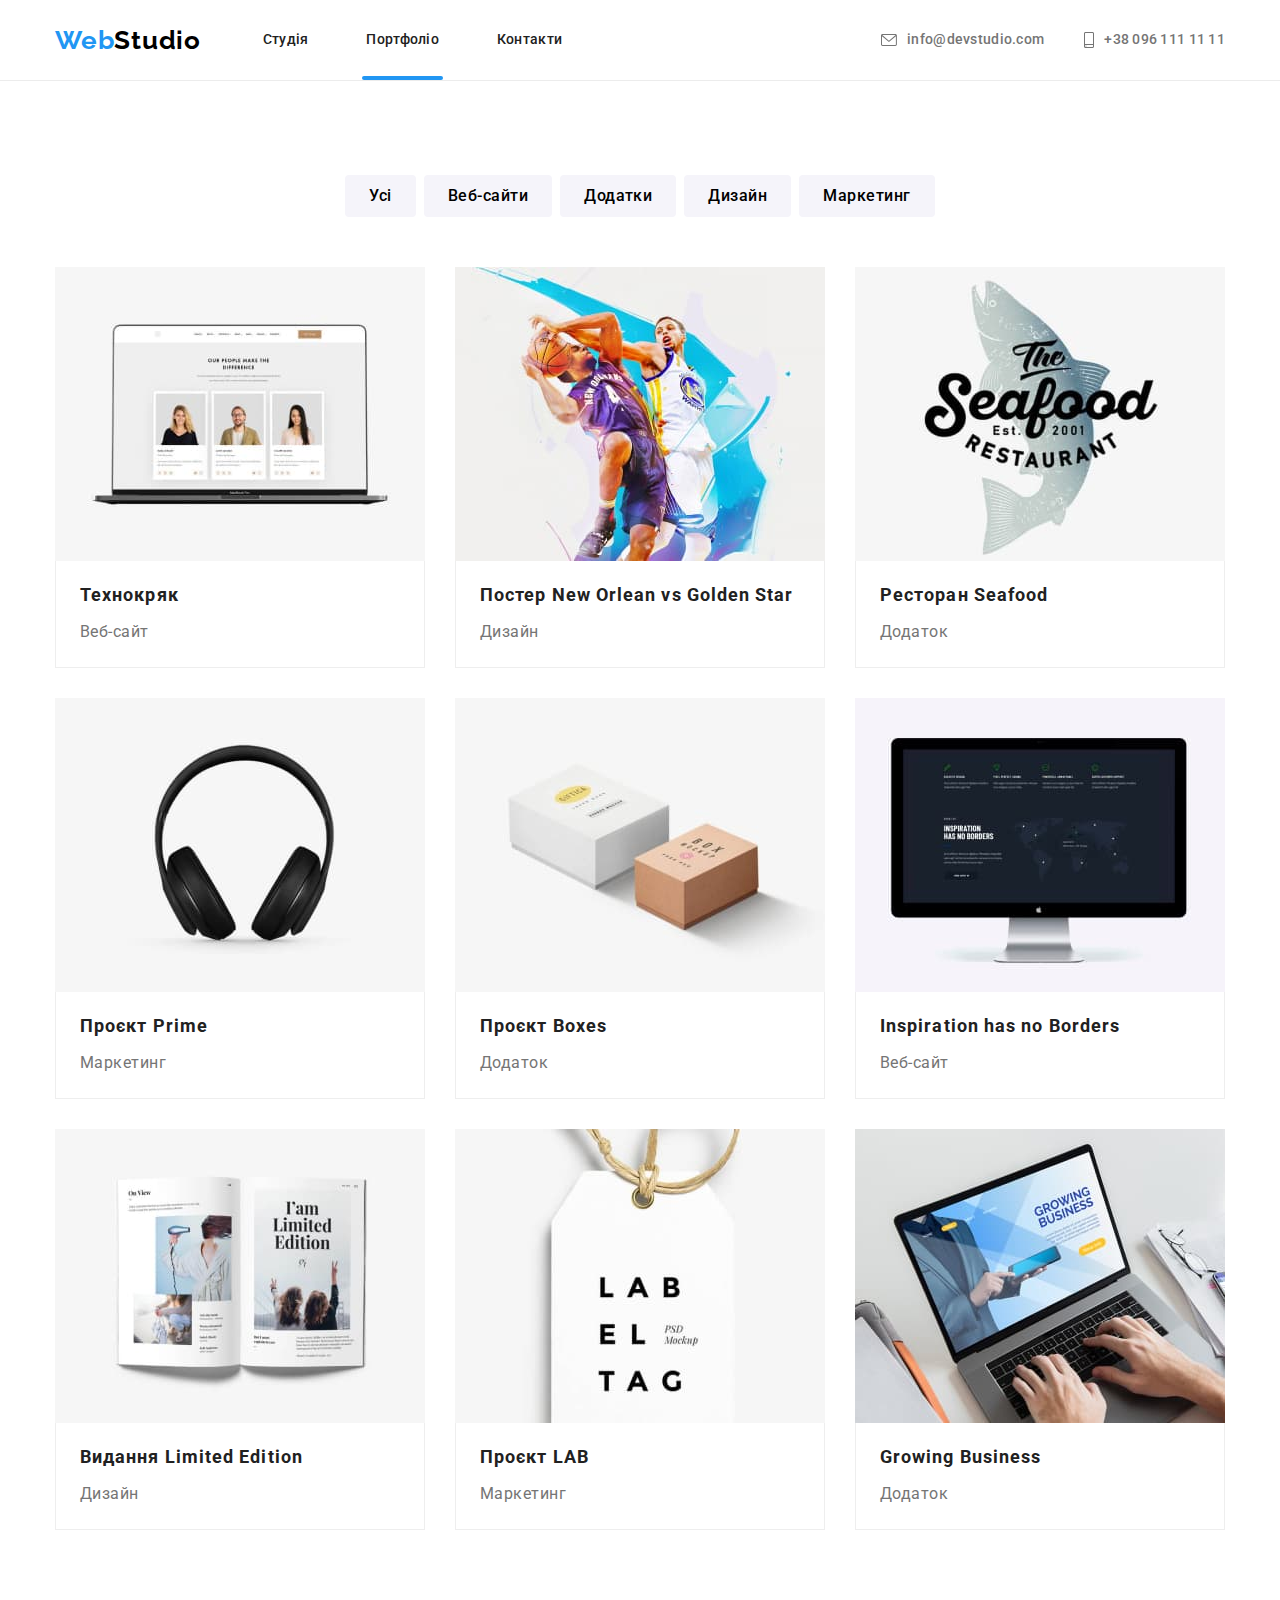
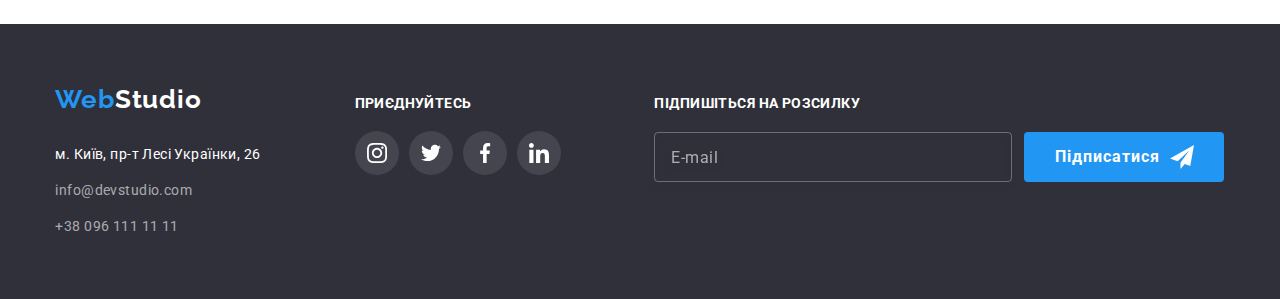
==== commit 43bb8f3c: "finally" ====
--- a/portfolio.html
+++ b/portfolio.html
@@ -24,10 +24,10 @@
                     <ul class="header__navigation-list list">
                         <li class="header__navigation-item">
                             <a href="./index.html"
-                                class="header__navigation-link header__navigation-link--active link">Студія</a>
+                                class="header__navigation-link link">Студія</a>
                         </li>
                         <li class="header__navigation-item">
-                            <a href="./portfolio.html" class="header__navigation-link link">Портфоліо</a>
+                            <a href="./portfolio.html" class="header__navigation-link header__navigation-link--active link">Портфоліо</a>
                         </li>
                         <li class="header__navigation-item">
                             <a href="" class="header__navigation-link link">Контакти</a>
@@ -104,7 +104,12 @@
                 <ul class="project list">
                     <li class="project__item">
                         <div class="project__thumb">
-                            <img src="./images/technocrat.jpg" class="card" alt="Технокряк" width="370">
+                            <img srcset="./images/technokryak.jpg 1x, ./images/technokryak@2x.jpg 2x" 
+                            src="./images/technokryak.jpg" 
+                            class="card"
+                            alt="Технокряк" 
+                            width="370"
+                            >
                             <div class="project__overlay">
                                 <p class="project__overlay-text">Ресурс пропонує комплексні пропозиції з різним рівнем функціоналу та сервісів. Все це дозволить відвідувачу отримати вичерпні відомості про компанію чи приватну особу.</p>
                             </div>
@@ -116,7 +121,12 @@
                     </li>
                     <li class="project__item">
                         <div class="project__thumb">
-                            <img src="./images/poster.jpg" class="card" alt="New Orlean vs Golden Star" width="370">
+                            <img srcset="./images/poster.jpg 1x, ./images/poster@2x.jpg 2x" 
+                            src="./images/poster.jpg" 
+                            class="card"
+                            alt="New Orlean vs Golden Star" 
+                            width="370"
+                            >
                             <div class="project__overlay">
                                 <p class="project__overlay-text">Lorem ipsum, dolor sit amet consectetur adipisicing elit. Quasi recusandae laboriosam beatae sit cumque alias!</p>
                             </div>
@@ -128,7 +138,12 @@
                     </li>
                     <li class="project__item">
                         <div class="project__thumb">
-                            <img src="./images/restaurant.jpg" class="card" alt="Seafood" width="370">
+                            <img srcset="./images/restaurant.jpg 1x, ./images/restaurant@2x.jpg 2x" 
+                            src="./images/restaurant.jpg" 
+                            class="card"
+                            alt="Seafood" 
+                            width="370"
+                            >
                             <div class="project__overlay">
                                 <p class="project__overlay-text">Lorem ipsum, dolor sit amet consectetur adipisicing elit. Quasi recusandae laboriosam beatae sit cumque alias!</p>
                             </div>
@@ -140,7 +155,12 @@
                     </li>
                     <li class="project__item">
                         <div class="project__thumb">
-                            <img src="./images/prime.jpg" class="card" alt="Prime" width="370">
+                            <img srcset="./images/prime.jpg 1x, ./images/prime@2x.jpg 2x" 
+                            src="./images/prime.jpg" 
+                            class="card"
+                            alt="Prime" 
+                            width="370"
+                            >
                             <div class="project__overlay">
                                 <p class="project__overlay-text">Lorem ipsum dolor sit amet consectetur adipisicing elit. Harum iure dolor similique eum aspernatur tenetur.</p>
                             </div>
@@ -152,7 +172,12 @@
                     </li>
                     <li class="project__item">
                         <div class="project__thumb">
-                            <img src="./images/boxes.jpg" class="card" alt="Boxes" width="370">
+                            <img srcset="./images/boxes.jpg 1x, ./images/boxes@2x.jpg 2x" 
+                            src="./images/boxes.jpg" 
+                            class="card"
+                            alt="Boxes" 
+                            width="370"
+                            >
                             <div class="project__overlay">
                                 <p class="project__overlay-text">Lorem ipsum dolor sit amet consectetur adipisicing elit. Harum iure dolor similique eum aspernatur tenetur.</p>
                             </div>
@@ -164,7 +189,12 @@
                     </li>
                     <li class="project__item">
                         <div class="project__thumb">
-                            <img src="./images/web.jpg" class="card" alt="Inspiration has no Borders" width="370">
+                            <img srcset="./images/web.jpg 1x, ./images/web@2x.jpg 2x" 
+                            src="./images/web.jpg" 
+                            class="card"
+                            alt="Inspiration has no Borders" 
+                            width="370"
+                            >
                             <div class="project__overlay">
                                 <p class="project__overlay-text">Lorem ipsum dolor sit amet consectetur adipisicing elit. Harum iure dolor similique eum aspernatur tenetur.</p>
                             </div>
@@ -176,7 +206,12 @@
                     </li>
                     <li class="project__item">
                         <div class="project__thumb">
-                            <img src="./images/edition.jpg" class="card" alt="Limited Edition" width="370">
+                            <img srcset="./images/edition.jpg 1x, ./images/edition@2x.jpg 2x" 
+                            src="./images/edition.jpg" 
+                            class="card"
+                            alt="Limited Edition" 
+                            width="370"
+                            >
                             <div class="project__overlay">
                                 <p class="project__overlay-text">Lorem ipsum dolor sit amet consectetur adipisicing elit. Harum iure dolor similique eum aspernatur tenetur.</p>
                             </div>
@@ -188,7 +223,12 @@
                     </li>
                     <li class="project__item">
                         <div class="project__thumb">
-                            <img src="./images/lab.jpg" class="card" alt="LAB" width="370">
+                            <img srcset="./images/lab.jpg 1x, ./images/lab@2x.jpg 2x" 
+                            src="./images/lab.jpg" 
+                            class="card"
+                            alt="LAB" 
+                            width="370"
+                            >
                             <div class="project__overlay">
                                 <p class="project__overlay-text">Lorem ipsum dolor sit amet consectetur adipisicing elit. Harum iure dolor similique eum aspernatur tenetur.</p>
                             </div>
@@ -200,7 +240,12 @@
                     </li>
                     <li class="project__item">
                         <div class="project__thumb">
-                            <img src="./images/growing.jpg" class="card" alt="Growing Business" width="370">
+                            <img srcset="./images/growing.jpg 1x, ./images/growing@2x.jpg 2x" 
+                            src="./images/growing.jpg" 
+                            class="card"
+                            alt="Growing Business" 
+                            width="370"
+                            >
                             <div class="project__overlay">
                                 <p class="project__overlay-text">Lorem ipsum dolor sit amet consectetur adipisicing elit. Harum iure dolor similique eum aspernatur tenetur.</p>
                             </div>
--- a/css/main.min.css
+++ b/css/main.min.css
@@ -1 +1 @@
-body{font-family:"Roboto","Raleway","sans-serif";color:#212121;background:#fff}h1,h2,h3,p,ul{margin:0;padding:0}.list{list-style:none}.link{text-decoration:none}.card{display:block}.container{padding-left:15px;padding-right:15px;margin-right:auto;margin-left:auto}@media screen and (min-width: 480px){.container{width:480px}}@media screen and (min-width: 768px){.container{width:768px}}@media screen and (min-width: 1200px){.container{width:1200px}}.section{padding-top:60px;padding-bottom:60px}@media screen and (min-width: 1200px){.section{padding-top:94px;padding-bottom:94px}}.backdrop{position:fixed;top:0;left:0;width:100%;height:100%;background-color:rgba(0,0,0,.2);z-index:3;padding:90px 15px;overflow-y:scroll;opacity:1;-webkit-transition:opacity 250ms cubic-bezier(0.4, 0, 0.2, 1);transition:opacity 250ms cubic-bezier(0.4, 0, 0.2, 1)}.backdrop.is-hidden{opacity:0;pointer-events:none}@media screen and (min-width: 1200px){.backdrop.is-hidden .modal{-webkit-transform:translate(-50%, -50%) scale(1.1);transform:translate(-50%, -50%) scale(1.1)}}.modal{position:absolute;padding:40px;width:450px;top:50%;left:50%;height:609px;background-color:#fff;-webkit-box-shadow:0px 1px 3px rgba(0,0,0,.12),0px 1px 1px rgba(0,0,0,.14),0px 2px 1px rgba(0,0,0,.2);box-shadow:0px 1px 3px rgba(0,0,0,.12),0px 1px 1px rgba(0,0,0,.14),0px 2px 1px rgba(0,0,0,.2);border-radius:4px;-webkit-transform:translate(-50%, -50%) scale(1);transform:translate(-50%, -50%) scale(1);-webkit-transition:-webkit-transform 250ms cubic-bezier(0.4, 0, 0.2, 1);transition:-webkit-transform 250ms cubic-bezier(0.4, 0, 0.2, 1);transition:transform 250ms cubic-bezier(0.4, 0, 0.2, 1);transition:transform 250ms cubic-bezier(0.4, 0, 0.2, 1), -webkit-transform 250ms cubic-bezier(0.4, 0, 0.2, 1)}@media screen and (min-width: 1200px){.modal{width:528px;height:581px}}.modal__btn--close{position:absolute;top:8px;right:8px;display:-webkit-box;display:-ms-flexbox;display:flex;-webkit-box-pack:center;-ms-flex-pack:center;justify-content:center;-webkit-box-align:center;-ms-flex-align:center;align-items:center;width:30px;height:30px;padding:0;color:#000;background-color:#fff;border:1px solid rgba(0,0,0,.1);border-radius:50%;cursor:pointer;-webkit-transition:color 250ms cubic-bezier(0.4, 0, 0.2, 1);transition:color 250ms cubic-bezier(0.4, 0, 0.2, 1)}.modal__btn--close:hover{color:#2196f3}.x-close{fill:currentColor}.modal__title{margin-right:auto;margin-left:auto;margin-bottom:12px;width:100%;color:#212121;font-weight:700;font-size:20px;line-height:1.5;text-align:center;letter-spacing:.03em}@media screen and (min-width: 1200px){.modal__title{font-size:20px;line-height:1.15}}.modal__form{margin-right:auto;margin-left:auto;width:370px}@media screen and (min-width: 1200px){.modal__form{width:448px}}.modal__field{display:block;margin-bottom:10px;font-size:inherit}.modal__label{display:block;margin-bottom:4px;color:#757575;font-size:12px;line-height:1.17;letter-spacing:.01em}.modal__input{width:100%;padding:12px 12px 12px 42px;outline:none;font-size:12px;line-height:1.17;letter-spacing:.01em;border:1px solid rgba(33,33,33,.2);border-radius:4px;-webkit-transition:border-color 250ms cubic-bezier(0.4, 0, 0.2, 1);transition:border-color 250ms cubic-bezier(0.4, 0, 0.2, 1)}.modal__input:focus-within~.modal__icon,.modal__input:hover~.modal__icon{color:#2196f3}.modal__input:hover,.modal__input:focus{border-color:#2196f3}.modal__thumb{position:relative}.modal__icon{position:absolute;top:50%;left:12px;fill:currentColor;-webkit-transition:color 250ms cubic-bezier(0.4, 0, 0.2, 1);transition:color 250ms cubic-bezier(0.4, 0, 0.2, 1)}.modal__textarea{resize:none;width:100%;height:120px;padding:12px 16px;outline:none;font-size:12px;line-height:1.17;letter-spacing:.01em;border:1px solid rgba(33,33,33,.2);border-radius:4px;-webkit-transition:border-color 250ms cubic-bezier(0.4, 0, 0.2, 1);transition:border-color 250ms cubic-bezier(0.4, 0, 0.2, 1)}.modal__textarea::-webkit-input-placeholder{color:rgba(117,117,117,.5)}.modal__textarea::-moz-placeholder{color:rgba(117,117,117,.5)}.modal__textarea:-ms-input-placeholder{color:rgba(117,117,117,.5)}.modal__textarea::-ms-input-placeholder{color:rgba(117,117,117,.5)}.modal__textarea::placeholder{color:rgba(117,117,117,.5)}.modal__textarea:hover,.modal__textarea:focus{border-color:#2196f3}.modal__checkbox{-webkit-appearance:none;-moz-appearance:none;appearance:none}.modal__checkbox:checked+.modal__checkbox-icon{border-color:#2196f3;background-color:#2196f3;background-image:url("../images/icons/check.svg");background-position:center;background-repeat:no-repeat;background-origin:border-box}.checkbox{display:-webkit-box;display:-ms-flexbox;display:flex;-webkit-box-pack:center;-ms-flex-pack:center;justify-content:center;-webkit-box-align:center;-ms-flex-align:center;align-items:center;margin-bottom:30px}.modal__checkbox-icon{display:inline-block;width:15px;height:15px;border:2px solid #212121;border-radius:2px;-webkit-transition:border-color 250ms cubic-bezier(0.4, 0, 0.2, 1),background-color 250ms cubic-bezier(0.4, 0, 0.2, 1);transition:border-color 250ms cubic-bezier(0.4, 0, 0.2, 1),background-color 250ms cubic-bezier(0.4, 0, 0.2, 1)}.modal__terms{display:inline-block;margin-left:8px;width:346px;color:#757575;font-size:12px;line-height:1.17;letter-spacing:.03em}@media screen and (min-width: 1200px){.modal__terms{width:425px;font-size:14px;line-height:1.71}}.modal__contract{color:#2196f3}.modal__btn--submit{display:block;padding:10px 52px;margin-right:auto;margin-left:auto;font-family:"Roboto";color:#fff;background-color:#2196f3;-webkit-box-shadow:0px 4px 4px rgba(0,0,0,.15);box-shadow:0px 4px 4px rgba(0,0,0,.15);font-size:16px;font-weight:700;line-height:1.88;letter-spacing:.06em;border:1px solid rgba(0,0,0,0);border-radius:4px;cursor:pointer;-webkit-transition:background-color 250ms cubic-bezier(0.4, 0, 0.2, 1);transition:background-color 250ms cubic-bezier(0.4, 0, 0.2, 1)}.modal__btn--submit:hover,.modal__btn--submit:focus{background-color:#188ce8}.header{position:relative;border-bottom:1px solid #ececec}.header--position{display:-webkit-box;display:-ms-flexbox;display:flex;-webkit-box-align:center;-ms-flex-align:center;align-items:center;-webkit-box-pack:justify;-ms-flex-pack:justify;justify-content:space-between}.menu-container{display:-webkit-inline-box;display:-ms-inline-flexbox;display:inline-flex;-webkit-box-align:center;-ms-flex-align:center;align-items:center;-webkit-box-pack:justify;-ms-flex-pack:justify;justify-content:space-between}@media screen and (max-width: 767px){.menu-container{display:none;padding:48px 40px;position:absolute;top:0;left:0;width:100%;height:796px;background-color:#fff}.menu-container.is-open{display:block}}.menu-btn{display:-webkit-inline-box;display:-ms-inline-flexbox;display:inline-flex;margin:0;padding:0;border:none;background-color:rgba(0,0,0,0);z-index:2}.menu-btn .icon-close{display:none}.menu-btn.is-open .icon-close{display:block}.menu-btn.is-open .icon-menu{display:none}@media screen and (min-width: 768px){.menu-btn{display:none}}.footer{padding-top:60px;padding-bottom:60px;background:#2f303a}.footer--position{text-align:center}@media screen and (min-width: 768px){.footer--position{display:-webkit-box;display:-ms-flexbox;display:flex;-webkit-box-align:baseline;-ms-flex-align:baseline;align-items:baseline;-ms-flex-pack:distribute;justify-content:space-around;-ms-flex-wrap:wrap;flex-wrap:wrap}}@media screen and (min-width: 1200px){.footer--position{display:-webkit-box;display:-ms-flexbox;display:flex;-webkit-box-align:baseline;-ms-flex-align:baseline;align-items:baseline;text-align:left}}.header__logo{display:block;margin-top:16px;margin-bottom:16px;font-family:"Raleway";color:#000;font-size:24px;font-weight:700;line-height:1.17;letter-spacing:.03em}@media screen and (min-width: 1200px){.header__logo{font-size:26px;line-height:1.19}}.footer__logo{display:block;margin-right:auto;margin-left:auto;margin-bottom:20px;font-family:"Raleway";color:#fff;font-size:24px;font-weight:700;line-height:1.17;letter-spacing:.03em}@media screen and (min-width: 1200px){.footer__logo{display:inline-block;margin-bottom:28px;font-size:26px;line-height:1.19}}.logo--blue{color:#2196f3}@media screen and (max-width: 767px){.header__navigation-list{margin-bottom:300px}}@media screen and (min-width: 768px){.header__navigation-list{display:-webkit-box;display:-ms-flexbox;display:flex;margin-right:90px}}@media screen and (min-width: 1200px){.header__navigation-list{display:-webkit-box;display:-ms-flexbox;display:flex;margin-right:315px}}@media screen and (max-width: 767px){.header__navigation-item{margin-bottom:32px}.header__navigation-item:nth-child(3){margin-bottom:0}}@media screen and (min-width: 768px)and (max-width: 1199px){.header__navigation-item{position:relative}.header__navigation-item+.header__navigation-item{margin-left:50px}}@media screen and (min-width: 1200px){.header__navigation-item{position:relative}.header__navigation-item:not(:last-child){margin-right:50px}}@media screen and (max-width: 767px){.header__navigation-link{display:block;font-weight:500;font-size:40px;line-height:1.18;letter-spacing:.02em;color:#212121;-webkit-transition:color 250ms cubic-bezier(0.4, 0, 0.2, 1);transition:color 250ms cubic-bezier(0.4, 0, 0.2, 1)}}@media screen and (min-width: 768px){.header__navigation-link{position:relative;display:block;padding-top:32px;padding-bottom:32px;padding-right:4px;padding-left:4px;color:#212121;font-size:14px;font-weight:500;line-height:1.14;letter-spacing:.02em;-webkit-transition:color 250ms cubic-bezier(0.4, 0, 0.2, 1);transition:color 250ms cubic-bezier(0.4, 0, 0.2, 1)}}.header__navigation-link:hover,.header__navigation-link:focus,.header__navigation-link:active{color:#2196f3}@media screen and (max-width: 767px){.header__navigation-link--active::after{display:none}}@media screen and (min-width: 768px){.header__navigation-link--active::after{position:absolute;content:"";width:100%;height:4px;display:block;background:#2196f3;border-radius:2px;bottom:0;left:0}}@media screen and (max-width: 767px){.header__contacts{display:-webkit-box;display:-ms-flexbox;display:flex;margin-bottom:64px;-webkit-box-orient:vertical;-webkit-box-direction:reverse;-ms-flex-direction:column-reverse;flex-direction:column-reverse}}@media screen and (min-width: 1200px){.header__contacts{display:-webkit-box;display:-ms-flexbox;display:flex}}@media screen and (min-width: 1200px){.header__contacts-item+.header__contacts-item{margin-left:40px}}.header__mail,.header__tel{display:-webkit-box;display:-ms-flexbox;display:flex;-webkit-box-align:center;-ms-flex-align:center;align-items:center;color:#757575;font-size:12px;font-weight:500;line-height:1.17;letter-spacing:.02em;-webkit-transition:color 250ms cubic-bezier(0.4, 0, 0.2, 1);transition:color 250ms cubic-bezier(0.4, 0, 0.2, 1)}@media screen and (min-width: 1200px){.header__mail,.header__tel{font-size:14px;line-height:1.14;padding-top:10px;padding-bottom:10px}}.header__mail:hover,.header__mail:focus,.header__tel:hover,.header__tel:focus{color:#2196f3}@media screen and (max-width: 767px){.header__tel{margin-bottom:32px;color:#2196f3;font-weight:500;font-size:34px;line-height:1.18;letter-spacing:.02em}}@media screen and (max-width: 767px){.header__mail{color:#757575;font-weight:500;font-size:24px;line-height:1.17;letter-spacing:.02em}}@media screen and (min-width: 768px)and (max-width: 1199px){.header__mail{margin-bottom:10px}}.header__contacts-icon{fill:currentColor;margin-right:10px}@media screen and (max-width: 767px){.header__contacts-icon{display:none}}.header__social-list{display:-webkit-box;display:-ms-flexbox;display:flex}@media screen and (min-width: 768px){.header__social-list{display:none}}.header__social-item{position:relative;display:-webkit-box;display:-ms-flexbox;display:flex;-webkit-box-align:center;-ms-flex-align:center;align-items:center;-webkit-box-pack:baseline;-ms-flex-pack:baseline;justify-content:baseline}.header__social-item:nth-child(n+2)::after{content:" ";display:block;position:absolute;background-color:rgba(33,33,33,.2);width:1px;height:22px;left:-10px}.header__social-item:not(:last-child){margin-right:20px}.header-soc{display:block;color:#2196f3;font-weight:500;font-size:18px;line-height:1.22;letter-spacing:.02em}.hero{padding-top:118px;padding-bottom:118px;max-width:1600px;height:400px;margin-right:auto;margin-left:auto;background-color:#c4c4c4;background-image:-webkit-gradient(linear, left top, right top, from(rgba(47, 48, 58, 0.4)), to(rgba(47, 48, 58, 0.4))),url("../images/bghero.jpg");background-image:linear-gradient(to right, rgba(47, 48, 58, 0.4), rgba(47, 48, 58, 0.4)),url("../images/bghero.jpg");background-repeat:no-repeat;background-position:center;background-size:cover;text-align:center}@media screen and (min-width: 1200px){.hero{padding-top:200px;padding-bottom:200px;height:600px}}.hero__title{margin-right:auto;margin-left:auto;margin-bottom:30px;width:360px;color:#fff;text-transform:uppercase;font-size:26px;font-weight:900;line-height:1.62;letter-spacing:.06em}@media screen and (min-width: 1200px){.hero__title{width:700px;font-size:44px;line-height:1.36}}.hero__btn{display:inline-block;padding:10px 24px;font-family:"Roboto";color:#fff;background-color:#2196f3;-webkit-box-shadow:0px 4px 4px rgba(0,0,0,.15);box-shadow:0px 4px 4px rgba(0,0,0,.15);font-size:16px;font-weight:700;line-height:1.88;letter-spacing:.06em;border:1px solid rgba(0,0,0,0);border-radius:4px;cursor:pointer;-webkit-transition:background-color 250ms cubic-bezier(0.4, 0, 0.2, 1);transition:background-color 250ms cubic-bezier(0.4, 0, 0.2, 1)}.hero__btn:hover,.hero__btn:focus{background-color:#188ce8}@media screen and (min-width: 1200px){.hero__btn{padding:10px 32px}}.benefits__box{display:block}@media screen and (min-width: 768px){.benefits__box{display:-webkit-box;display:-ms-flexbox;display:flex;-ms-flex-wrap:wrap;flex-wrap:wrap}}@media screen and (max-width: 767px){.benefits__item{width:100%}.benefits__item:not(:last-child){margin-bottom:30px}}@media screen and (min-width: 768px){.benefits__item{-ms-flex-preferred-size:calc((100% - 60px)/2);flex-basis:calc((100% - 60px)/2)}.benefits__item+.benefits__item{margin-left:30px}.benefits__item:nth-child(3){margin-left:0}.benefits__item:nth-child(-n+2){margin-bottom:30px}}@media screen and (min-width: 1200px){.benefits__item{-ms-flex-preferred-size:calc((100% - 90px)/4);flex-basis:calc((100% - 90px)/4)}.benefits__item+.benefits__item{margin-left:30px}}.benefits__content{display:-webkit-box;display:-ms-flexbox;display:flex;-webkit-box-pack:center;-ms-flex-pack:center;justify-content:center;-webkit-box-align:center;-ms-flex-align:center;align-items:center;padding-top:25px;padding-bottom:25px;margin-bottom:30px;background-color:#f5f4fa}@media screen and (min-width: 480px){.benefits__content{padding:25px 190px}}@media screen and (min-width: 768px){.benefits__content{padding:25px 142px}}@media screen and (min-width: 1200px){.benefits__content{padding:25px 100px}}.benefits__title{margin-bottom:10px;font-size:14px;text-transform:uppercase;line-height:1.14;letter-spacing:.03em}@media screen and (max-width: 767px){.benefits__title{text-align:center}}.benefits__paragraph{color:#757575;font-size:14px;line-height:1.71;letter-spacing:.03em}.features{padding-top:0px}@media screen and (max-width: 1199px){.features{display:none}}.features__title{margin-bottom:50px;font-size:36px;line-height:1.17;text-align:center;letter-spacing:.03em}.features__list{display:-webkit-box;display:-ms-flexbox;display:flex}.features__item{position:relative}.features__item+.features__item{margin-left:30px}.features__description{display:-webkit-box;display:-ms-flexbox;display:flex;position:absolute;bottom:0;width:100%;height:70px;-webkit-box-align:center;-ms-flex-align:center;align-items:center;-webkit-box-pack:center;-ms-flex-pack:center;justify-content:center;color:#fff;background:rgba(47,48,58,.8);font-weight:700;font-size:14px;line-height:1.14;text-align:center;letter-spacing:.03em;text-transform:uppercase}.team{background:#f5f4fa}.team__title{margin-bottom:30px;font-size:28px;line-height:1.18;text-align:center;letter-spacing:.03em}@media screen and (min-width: 1200px){.team__title{margin-bottom:50px;font-size:36px;line-height:1.17}}.teammates{display:block}@media screen and (min-width: 768px){.teammates{display:-webkit-box;display:-ms-flexbox;display:flex;-ms-flex-wrap:wrap;flex-wrap:wrap}}@media screen and (min-width: 1200px){.teammates{display:-webkit-box;display:-ms-flexbox;display:flex}}.teammates__item{width:100%;background:#fff;-webkit-box-shadow:0px 1px 3px rgba(0,0,0,.12),0px 1px 1px rgba(0,0,0,.14),0px 2px 1px rgba(0,0,0,.2);box-shadow:0px 1px 3px rgba(0,0,0,.12),0px 1px 1px rgba(0,0,0,.14),0px 2px 1px rgba(0,0,0,.2);border-radius:0px 0px 4px 4px;text-align:center}@media screen and (max-width: 767px){.teammates__item{margin-bottom:30px}}@media screen and (min-width: 768px)and (max-width: 1199px){.teammates__item{width:354px}.teammates__item+.teammates__item{margin-left:30px}.teammates__item:nth-child(3){margin-left:0}.teammates__item:nth-child(-n+2){margin-bottom:30px}}@media screen and (min-width: 1200px){.teammates__item{width:270px}.teammates__item+.teammates__item{margin-left:30px}}.teammates__photo{width:100%}.teammates__position-name{padding:30px 0}.teammates__name{margin-bottom:10px;font-size:16px;font-weight:500;line-height:1.19;letter-spacing:.03em}.teammates__position{margin-bottom:16px;color:#757575;font-size:16px;font-weight:400;line-height:1.19;letter-spacing:.03em}.teammates__socials{display:-webkit-box;display:-ms-flexbox;display:flex;-webkit-box-pack:center;-ms-flex-pack:center;justify-content:center;margin-right:auto;margin-left:auto;width:206px}.teammates__socials-icon{-ms-flex-preferred-size:calc((100% - 40px)/4);flex-basis:calc((100% - 40px)/4)}.teammates__socials-icon+.teammates__socials-icon{margin-left:10px}.teammates__socials-link{display:-webkit-box;display:-ms-flexbox;display:flex;-webkit-box-pack:center;-ms-flex-pack:center;justify-content:center;-webkit-box-align:center;-ms-flex-align:center;align-items:center;width:44px;height:44px;padding:0;color:#afb1b8;border:none;border-radius:50%;-webkit-transition:color 250ms cubic-bezier(0.4, 0, 0.2, 1),background-color 250ms cubic-bezier(0.4, 0, 0.2, 1);transition:color 250ms cubic-bezier(0.4, 0, 0.2, 1),background-color 250ms cubic-bezier(0.4, 0, 0.2, 1)}.teammates__socials-link:hover,.teammates__socials-link:focus{color:#fff;background-color:#2196f3}.soc-icon{fill:currentColor}.clients__title{margin-bottom:30px;font-size:28px;line-height:1.18;text-align:center;letter-spacing:.03em}@media screen and (min-width: 1200px){.clients__title{margin-bottom:50px;font-size:36px;line-height:1.17}}.clients__list{display:-webkit-box;display:-ms-flexbox;display:flex;-ms-flex-wrap:wrap;flex-wrap:wrap}.clients__item{border:1px solid #afb1b8;border-radius:4px;-webkit-transition:color 250ms cubic-bezier(0.4, 0, 0.2, 1);transition:color 250ms cubic-bezier(0.4, 0, 0.2, 1)}.clients__item:hover,.clients__item:focus{border-color:#2196f3}@media screen and (max-width: 767px){.clients__item{-ms-flex-preferred-size:calc((100% - 30px)/2);flex-basis:calc((100% - 30px)/2);margin-right:30px;margin-bottom:30px}.clients__item:nth-child(2n){margin-right:0}.clients__item:nth-child(n+5){margin-bottom:0}}@media screen and (min-width: 768px)and (max-width: 1199px){.clients__item{-ms-flex-preferred-size:calc((100% - 60px)/3);flex-basis:calc((100% - 60px)/3);margin-right:30px;margin-bottom:30px}.clients__item:nth-child(3n){margin-right:0}.clients__item:nth-child(n+4){margin-bottom:0}}@media screen and (min-width: 1200px){.clients__item{-ms-flex-preferred-size:calc((100% - 150px)/6);flex-basis:calc((100% - 150px)/6)}.clients__item+.clients__item{margin-left:30px}}.clients__link{display:-webkit-box;display:-ms-flexbox;display:flex;-webkit-box-pack:center;-ms-flex-pack:center;justify-content:center;-webkit-box-align:center;-ms-flex-align:center;align-items:center;height:92px;padding:0;color:#afb1b8;border:none;-webkit-transition:color 250ms cubic-bezier(0.4, 0, 0.2, 1);transition:color 250ms cubic-bezier(0.4, 0, 0.2, 1)}.clients__link:hover,.clients__link:focus{color:#2196f3}.client__icon{fill:currentColor}.footer__content{margin-bottom:60px}.footer__address{margin-bottom:8px;color:#fff;font-style:normal;font-size:14px;line-height:1.71;letter-spacing:.03em}@media screen and (min-width: 1200px){.footer__address{margin-bottom:12px}}.footer__mail,.footer__tel{color:rgba(255,255,255,.6);font-size:14px;line-height:1.71;letter-spacing:.03em;font-style:normal;-webkit-transition:color 250ms cubic-bezier(0.4, 0, 0.2, 1);transition:color 250ms cubic-bezier(0.4, 0, 0.2, 1)}.footer__mail:hover,.footer__mail:focus,.footer__tel:hover,.footer__tel:focus{color:#2196f3}.footer__mail{display:block;margin-bottom:8px}@media screen and (min-width: 1200px){.footer__mail{margin-bottom:12px}}@media screen and (min-width: 1200px){.footer-soc{margin-left:93px}}.footer-soc__title{margin-bottom:20px;color:#fff;font-weight:700;font-size:14px;line-height:16px;letter-spacing:.03em;text-transform:uppercase}.footer-soc__actions{display:-webkit-box;display:-ms-flexbox;display:flex;-webkit-box-pack:center;-ms-flex-pack:center;justify-content:center;margin-bottom:60px}.footer-soc__item{margin-left:10px}.footer-soc__item:nth-child(1){margin-left:0}@media screen and (min-width: 1200px){.footer-soc__item{-ms-flex-preferred-size:calc((100% - 40px)/4);flex-basis:calc((100% - 40px)/4)}.footer-soc__item+.footer-soc__item{margin-left:10px}}.footer-soc__link{display:-webkit-box;display:-ms-flexbox;display:flex;-webkit-box-pack:center;-ms-flex-pack:center;justify-content:center;-webkit-box-align:center;-ms-flex-align:center;align-items:center;width:44px;height:44px;padding:0;color:#fff;background-color:rgba(255,255,255,.1);border:none;border-radius:50%;-webkit-transition:background-color 250ms cubic-bezier(0.4, 0, 0.2, 1);transition:background-color 250ms cubic-bezier(0.4, 0, 0.2, 1)}.footer-soc__link:hover,.footer-soc__link:focus{background-color:#2196f3}.footer-soc__icon{fill:currentColor}@media screen and (min-width: 1200px){.subscribe{margin-left:93px}}.subscribe__title{margin-bottom:20px;color:#fff;font-weight:700;font-size:14px;line-height:1.14;letter-spacing:.03em;text-transform:uppercase}@media screen and (min-width: 1200px){.subscribe__form{display:-webkit-box;display:-ms-flexbox;display:flex;gap:12px}}.subscribe__input{padding-top:15px;padding-bottom:15px;padding-left:16px;height:50px;width:100%;outline:none;color:#fff;background-color:rgba(0,0,0,0);border:1px solid rgba(255,255,255,.3);-webkit-filter:drop-shadow(0px 4px 4px rgba(0, 0, 0, 0.15));filter:drop-shadow(0px 4px 4px rgba(0, 0, 0, 0.15));border-radius:4px}.subscribe__input::-webkit-input-placeholder{color:rgba(255,255,255,.6);font-size:16px;line-height:1.25;letter-spacing:.03em}.subscribe__input::-moz-placeholder{color:rgba(255,255,255,.6);font-size:16px;line-height:1.25;letter-spacing:.03em}.subscribe__input:-ms-input-placeholder{color:rgba(255,255,255,.6);font-size:16px;line-height:1.25;letter-spacing:.03em}.subscribe__input::-ms-input-placeholder{color:rgba(255,255,255,.6);font-size:16px;line-height:1.25;letter-spacing:.03em}.subscribe__input::placeholder{color:rgba(255,255,255,.6);font-size:16px;line-height:1.25;letter-spacing:.03em}@media screen and (min-width: 1200px){.subscribe__input{width:358px}}.subscribe__btn{display:-webkit-inline-box;display:-ms-inline-flexbox;display:inline-flex;-webkit-box-align:center;-ms-flex-align:center;align-items:center;-webkit-box-pack:center;-ms-flex-pack:center;justify-content:center;width:200px;height:50px;gap:10px;font-family:"Roboto";color:#fff;background-color:#2196f3;font-size:16px;font-weight:700;line-height:1.88;letter-spacing:.06em;border:1px solid rgba(0,0,0,0);border-radius:4px;cursor:pointer;-webkit-transition:background-color 250ms cubic-bezier(0.4, 0, 0.2, 1);transition:background-color 250ms cubic-bezier(0.4, 0, 0.2, 1)}.subscribe__btn:hover,.subscribe__btn:focus{background-color:#188ce8}@media screen and (max-width: 1199px){.subscribe__btn{margin-top:20px}}.portfolio-btn{margin-bottom:50px;display:-webkit-box;display:-ms-flexbox;display:flex;-webkit-box-pack:center;-ms-flex-pack:center;justify-content:center;-ms-flex-wrap:wrap;flex-wrap:wrap}.portfolio-btn__item+.portfolio-btn__item{margin-left:8px}.portfolio-btn__body{padding:6px 22px;font-family:"Roboto";background-color:#f5f4fa;font-size:16px;font-weight:500;line-height:1.63;text-align:center;letter-spacing:.03em;border-radius:4px;border-color:rgba(0,0,0,0);cursor:pointer;-webkit-transition:color 250ms cubic-bezier(0.4, 0, 0.2, 1),background-color 250ms cubic-bezier(0.4, 0, 0.2, 1),-webkit-box-shadow 250ms cubic-bezier(0.4, 0, 0.2, 1);transition:color 250ms cubic-bezier(0.4, 0, 0.2, 1),background-color 250ms cubic-bezier(0.4, 0, 0.2, 1),-webkit-box-shadow 250ms cubic-bezier(0.4, 0, 0.2, 1);transition:color 250ms cubic-bezier(0.4, 0, 0.2, 1),background-color 250ms cubic-bezier(0.4, 0, 0.2, 1),box-shadow 250ms cubic-bezier(0.4, 0, 0.2, 1);transition:color 250ms cubic-bezier(0.4, 0, 0.2, 1),background-color 250ms cubic-bezier(0.4, 0, 0.2, 1),box-shadow 250ms cubic-bezier(0.4, 0, 0.2, 1),-webkit-box-shadow 250ms cubic-bezier(0.4, 0, 0.2, 1)}.portfolio-btn__body:hover,.portfolio-btn__body:focus,.portfolio-btn__body:active{color:#fff;background-color:#2196f3;-webkit-box-shadow:0px 3px 1px rgba(0,0,0,.1),0px 1px 2px rgba(0,0,0,.08),0px 2px 2px rgba(0,0,0,.12);box-shadow:0px 3px 1px rgba(0,0,0,.1),0px 1px 2px rgba(0,0,0,.08),0px 2px 2px rgba(0,0,0,.12)}.project{display:-webkit-box;display:-ms-flexbox;display:flex;-ms-flex-wrap:wrap;flex-wrap:wrap}.project__item{-ms-flex-preferred-size:calc((100% - 60px)/3);flex-basis:calc((100% - 60px)/3);margin-right:30px;margin-bottom:30px;-webkit-transition:-webkit-box-shadow 250ms cubic-bezier(0.4, 0, 0.2, 1);transition:-webkit-box-shadow 250ms cubic-bezier(0.4, 0, 0.2, 1);transition:box-shadow 250ms cubic-bezier(0.4, 0, 0.2, 1);transition:box-shadow 250ms cubic-bezier(0.4, 0, 0.2, 1), -webkit-box-shadow 250ms cubic-bezier(0.4, 0, 0.2, 1)}.project__item:nth-child(3n){margin-right:0}.project__item:nth-last-child(-n+3){margin-bottom:0}.project__item:hover{-webkit-box-shadow:0px 1px 1px rgba(0,0,0,.12),0px 4px 4px rgba(0,0,0,.06),1px 4px 6px rgba(0,0,0,.16);box-shadow:0px 1px 1px rgba(0,0,0,.12),0px 4px 4px rgba(0,0,0,.06),1px 4px 6px rgba(0,0,0,.16)}.project__content{margin-top:-5px;padding:20px 24px;border:1px solid #eee}.project__title{margin-bottom:4px;font-size:18px;line-height:2;letter-spacing:.06em}.project__description{color:#757575;font-size:16px;line-height:1.88;letter-spacing:.03em}.project__thumb{position:relative;overflow:hidden}.project__overlay{position:absolute;top:0;left:0;width:100%;height:100%;background-color:rgba(33,150,243,.9);-webkit-transform:translateY(100%);transform:translateY(100%);-webkit-transition:-webkit-transform 250ms cubic-bezier(0.4, 0, 0.2, 1);transition:-webkit-transform 250ms cubic-bezier(0.4, 0, 0.2, 1);transition:transform 250ms cubic-bezier(0.4, 0, 0.2, 1);transition:transform 250ms cubic-bezier(0.4, 0, 0.2, 1), -webkit-transform 250ms cubic-bezier(0.4, 0, 0.2, 1)}.project__item:hover .project__overlay{-webkit-transform:translateY(0);transform:translateY(0)}.project__overlay-text{padding:63px 24px;color:#fff;font-weight:400;font-size:18px;line-height:1.56;letter-spacing:.03em}/*# sourceMappingURL=main.min.css.map */+body{font-family:"Roboto","Raleway","sans-serif";color:#212121;background:#fff}h1,h2,h3,p,ul{margin:0;padding:0}.list{list-style:none}.link{text-decoration:none}.card{display:block}.container{padding-left:15px;padding-right:15px;margin-right:auto;margin-left:auto}@media screen and (min-width: 480px){.container{width:480px}}@media screen and (min-width: 768px){.container{width:768px}}@media screen and (min-width: 1200px){.container{width:1200px}}.section{padding-top:60px;padding-bottom:60px}@media screen and (min-width: 1200px){.section{padding-top:94px;padding-bottom:94px}}.backdrop{position:fixed;top:0;left:0;width:100%;height:100%;background-color:rgba(0,0,0,.2);z-index:3;padding:90px 15px;overflow-y:scroll;opacity:1;-webkit-transition:opacity 250ms cubic-bezier(0.4, 0, 0.2, 1);transition:opacity 250ms cubic-bezier(0.4, 0, 0.2, 1)}.backdrop.is-hidden{opacity:0;pointer-events:none}@media screen and (min-width: 1200px){.backdrop.is-hidden .modal{-webkit-transform:translate(-50%, -50%) scale(1.1);transform:translate(-50%, -50%) scale(1.1)}}.modal{position:absolute;padding:40px;width:450px;top:50%;left:50%;height:609px;background-color:#fff;-webkit-box-shadow:0px 1px 3px rgba(0,0,0,.12),0px 1px 1px rgba(0,0,0,.14),0px 2px 1px rgba(0,0,0,.2);box-shadow:0px 1px 3px rgba(0,0,0,.12),0px 1px 1px rgba(0,0,0,.14),0px 2px 1px rgba(0,0,0,.2);border-radius:4px;-webkit-transform:translate(-50%, -50%) scale(1);transform:translate(-50%, -50%) scale(1);-webkit-transition:-webkit-transform 250ms cubic-bezier(0.4, 0, 0.2, 1);transition:-webkit-transform 250ms cubic-bezier(0.4, 0, 0.2, 1);transition:transform 250ms cubic-bezier(0.4, 0, 0.2, 1);transition:transform 250ms cubic-bezier(0.4, 0, 0.2, 1), -webkit-transform 250ms cubic-bezier(0.4, 0, 0.2, 1)}@media screen and (min-width: 1200px){.modal{width:528px;height:581px}}.modal__btn--close{position:absolute;top:8px;right:8px;display:-webkit-box;display:-ms-flexbox;display:flex;-webkit-box-pack:center;-ms-flex-pack:center;justify-content:center;-webkit-box-align:center;-ms-flex-align:center;align-items:center;width:30px;height:30px;padding:0;color:#000;background-color:#fff;border:1px solid rgba(0,0,0,.1);border-radius:50%;cursor:pointer;-webkit-transition:color 250ms cubic-bezier(0.4, 0, 0.2, 1);transition:color 250ms cubic-bezier(0.4, 0, 0.2, 1)}.modal__btn--close:hover{color:#2196f3}.x-close{fill:currentColor}.modal__title{margin-right:auto;margin-left:auto;margin-bottom:12px;width:100%;color:#212121;font-weight:700;font-size:20px;line-height:1.5;text-align:center;letter-spacing:.03em}@media screen and (min-width: 1200px){.modal__title{font-size:20px;line-height:1.15}}.modal__form{margin-right:auto;margin-left:auto;width:370px}@media screen and (min-width: 1200px){.modal__form{width:448px}}.modal__field{display:block;margin-bottom:10px;font-size:inherit}.modal__label{display:block;margin-bottom:4px;color:#757575;font-size:12px;line-height:1.17;letter-spacing:.01em}.modal__input{width:100%;padding:12px 12px 12px 42px;outline:none;font-size:12px;line-height:1.17;letter-spacing:.01em;border:1px solid rgba(33,33,33,.2);border-radius:4px;-webkit-transition:border-color 250ms cubic-bezier(0.4, 0, 0.2, 1);transition:border-color 250ms cubic-bezier(0.4, 0, 0.2, 1)}.modal__input:focus-within~.modal__icon,.modal__input:hover~.modal__icon{color:#2196f3}.modal__input:hover,.modal__input:focus{border-color:#2196f3}.modal__thumb{position:relative}.modal__icon{position:absolute;top:50%;left:12px;fill:currentColor;-webkit-transition:color 250ms cubic-bezier(0.4, 0, 0.2, 1);transition:color 250ms cubic-bezier(0.4, 0, 0.2, 1)}.modal__textarea{resize:none;width:100%;height:120px;padding:12px 16px;outline:none;font-size:12px;line-height:1.17;letter-spacing:.01em;border:1px solid rgba(33,33,33,.2);border-radius:4px;-webkit-transition:border-color 250ms cubic-bezier(0.4, 0, 0.2, 1);transition:border-color 250ms cubic-bezier(0.4, 0, 0.2, 1)}.modal__textarea::-webkit-input-placeholder{color:rgba(117,117,117,.5)}.modal__textarea::-moz-placeholder{color:rgba(117,117,117,.5)}.modal__textarea:-ms-input-placeholder{color:rgba(117,117,117,.5)}.modal__textarea::-ms-input-placeholder{color:rgba(117,117,117,.5)}.modal__textarea::placeholder{color:rgba(117,117,117,.5)}.modal__textarea:hover,.modal__textarea:focus{border-color:#2196f3}.modal__checkbox{-webkit-appearance:none;-moz-appearance:none;appearance:none}.modal__checkbox:checked+.modal__checkbox-icon{border-color:#2196f3;background-color:#2196f3;background-image:url("../images/icons/check.svg");background-position:center;background-repeat:no-repeat;background-origin:border-box}.checkbox{display:-webkit-box;display:-ms-flexbox;display:flex;-webkit-box-pack:center;-ms-flex-pack:center;justify-content:center;-webkit-box-align:center;-ms-flex-align:center;align-items:center;margin-bottom:30px}.modal__checkbox-icon{display:inline-block;width:15px;height:15px;border:2px solid #212121;border-radius:2px;-webkit-transition:border-color 250ms cubic-bezier(0.4, 0, 0.2, 1),background-color 250ms cubic-bezier(0.4, 0, 0.2, 1);transition:border-color 250ms cubic-bezier(0.4, 0, 0.2, 1),background-color 250ms cubic-bezier(0.4, 0, 0.2, 1)}.modal__terms{display:inline-block;margin-left:8px;width:346px;color:#757575;font-size:12px;line-height:1.17;letter-spacing:.03em}@media screen and (min-width: 1200px){.modal__terms{width:425px;font-size:14px;line-height:1.71}}.modal__contract{color:#2196f3}.modal__btn--submit{display:block;padding:10px 52px;margin-right:auto;margin-left:auto;font-family:"Roboto";color:#fff;background-color:#2196f3;-webkit-box-shadow:0px 4px 4px rgba(0,0,0,.15);box-shadow:0px 4px 4px rgba(0,0,0,.15);font-size:16px;font-weight:700;line-height:1.88;letter-spacing:.06em;border:1px solid rgba(0,0,0,0);border-radius:4px;cursor:pointer;-webkit-transition:background-color 250ms cubic-bezier(0.4, 0, 0.2, 1);transition:background-color 250ms cubic-bezier(0.4, 0, 0.2, 1)}.modal__btn--submit:hover,.modal__btn--submit:focus{background-color:#188ce8}.header{position:relative;border-bottom:1px solid #ececec}.header--position{display:-webkit-box;display:-ms-flexbox;display:flex;-webkit-box-align:center;-ms-flex-align:center;align-items:center;-webkit-box-pack:justify;-ms-flex-pack:justify;justify-content:space-between}.menu-container{display:-webkit-inline-box;display:-ms-inline-flexbox;display:inline-flex;-webkit-box-align:center;-ms-flex-align:center;align-items:center;-webkit-box-pack:justify;-ms-flex-pack:justify;justify-content:space-between}@media screen and (max-width: 767px){.menu-container{display:none;padding:48px 40px;position:absolute;top:0;left:0;width:100%;height:796px;background-color:#fff}.menu-container.is-open{display:block}}.menu-btn{display:-webkit-inline-box;display:-ms-inline-flexbox;display:inline-flex;margin:0;padding:0;border:none;background-color:rgba(0,0,0,0);z-index:2}.menu-btn .icon-close{display:none}.menu-btn.is-open .icon-close{display:block}.menu-btn.is-open .icon-menu{display:none}@media screen and (min-width: 768px){.menu-btn{display:none}}.footer{padding-top:60px;padding-bottom:60px;background:#2f303a}.footer--position{text-align:center}@media screen and (min-width: 768px){.footer--position{display:-webkit-box;display:-ms-flexbox;display:flex;-webkit-box-align:baseline;-ms-flex-align:baseline;align-items:baseline;-ms-flex-pack:distribute;justify-content:space-around;-ms-flex-wrap:wrap;flex-wrap:wrap}}@media screen and (min-width: 1200px){.footer--position{display:-webkit-box;display:-ms-flexbox;display:flex;-webkit-box-align:baseline;-ms-flex-align:baseline;align-items:baseline;text-align:left}}.header__logo{display:block;margin-top:16px;margin-bottom:16px;font-family:"Raleway";color:#000;font-size:24px;font-weight:700;line-height:1.17;letter-spacing:.03em}@media screen and (min-width: 1200px){.header__logo{font-size:26px;line-height:1.19}}.footer__logo{display:block;margin-right:auto;margin-left:auto;margin-bottom:20px;font-family:"Raleway";color:#fff;font-size:24px;font-weight:700;line-height:1.17;letter-spacing:.03em}@media screen and (min-width: 1200px){.footer__logo{display:inline-block;margin-bottom:28px;font-size:26px;line-height:1.19}}.logo--blue{color:#2196f3}@media screen and (max-width: 767px){.header__navigation-list{margin-bottom:300px}}@media screen and (min-width: 768px){.header__navigation-list{display:-webkit-box;display:-ms-flexbox;display:flex;margin-right:90px}}@media screen and (min-width: 1200px){.header__navigation-list{display:-webkit-box;display:-ms-flexbox;display:flex;margin-right:315px}}@media screen and (max-width: 767px){.header__navigation-item{margin-bottom:32px}.header__navigation-item:nth-child(3){margin-bottom:0}}@media screen and (min-width: 768px)and (max-width: 1199px){.header__navigation-item{position:relative}.header__navigation-item+.header__navigation-item{margin-left:50px}}@media screen and (min-width: 1200px){.header__navigation-item{position:relative}.header__navigation-item:not(:last-child){margin-right:50px}}@media screen and (max-width: 767px){.header__navigation-link{display:block;font-weight:500;font-size:40px;line-height:1.18;letter-spacing:.02em;color:#212121;-webkit-transition:color 250ms cubic-bezier(0.4, 0, 0.2, 1);transition:color 250ms cubic-bezier(0.4, 0, 0.2, 1)}}@media screen and (min-width: 768px){.header__navigation-link{position:relative;display:block;padding-top:32px;padding-bottom:32px;padding-right:4px;padding-left:4px;color:#212121;font-size:14px;font-weight:500;line-height:1.14;letter-spacing:.02em;-webkit-transition:color 250ms cubic-bezier(0.4, 0, 0.2, 1);transition:color 250ms cubic-bezier(0.4, 0, 0.2, 1)}}.header__navigation-link:hover,.header__navigation-link:focus,.header__navigation-link:active{color:#2196f3}@media screen and (max-width: 767px){.header__navigation-link--active::after{display:none}}@media screen and (min-width: 768px){.header__navigation-link--active::after{position:absolute;content:"";width:100%;height:4px;display:block;background:#2196f3;border-radius:2px;bottom:0;left:0}}@media screen and (max-width: 767px){.header__contacts{display:-webkit-box;display:-ms-flexbox;display:flex;margin-bottom:64px;-webkit-box-orient:vertical;-webkit-box-direction:reverse;-ms-flex-direction:column-reverse;flex-direction:column-reverse}}@media screen and (min-width: 1200px){.header__contacts{display:-webkit-box;display:-ms-flexbox;display:flex}}@media screen and (min-width: 1200px){.header__contacts-item+.header__contacts-item{margin-left:40px}}.header__mail,.header__tel{display:-webkit-box;display:-ms-flexbox;display:flex;-webkit-box-align:center;-ms-flex-align:center;align-items:center;color:#757575;font-size:12px;font-weight:500;line-height:1.17;letter-spacing:.02em;-webkit-transition:color 250ms cubic-bezier(0.4, 0, 0.2, 1);transition:color 250ms cubic-bezier(0.4, 0, 0.2, 1)}@media screen and (min-width: 1200px){.header__mail,.header__tel{font-size:14px;line-height:1.14;padding-top:10px;padding-bottom:10px}}.header__mail:hover,.header__mail:focus,.header__tel:hover,.header__tel:focus{color:#2196f3}@media screen and (max-width: 767px){.header__tel{margin-bottom:32px;color:#2196f3;font-weight:500;font-size:34px;line-height:1.18;letter-spacing:.02em}}@media screen and (max-width: 767px){.header__mail{color:#757575;font-weight:500;font-size:24px;line-height:1.17;letter-spacing:.02em}}@media screen and (min-width: 768px)and (max-width: 1199px){.header__mail{margin-bottom:10px}}.header__contacts-icon{fill:currentColor;margin-right:10px}@media screen and (max-width: 767px){.header__contacts-icon{display:none}}.header__social-list{display:-webkit-box;display:-ms-flexbox;display:flex}@media screen and (min-width: 768px){.header__social-list{display:none}}.header__social-item{position:relative;display:-webkit-box;display:-ms-flexbox;display:flex;-webkit-box-align:center;-ms-flex-align:center;align-items:center;-webkit-box-pack:baseline;-ms-flex-pack:baseline;justify-content:baseline}.header__social-item:nth-child(n+2)::after{content:" ";display:block;position:absolute;background-color:rgba(33,33,33,.2);width:1px;height:22px;left:-10px}.header__social-item:not(:last-child){margin-right:20px}.header-soc{display:block;color:#2196f3;font-weight:500;font-size:18px;line-height:1.22;letter-spacing:.02em}.hero{padding-top:118px;padding-bottom:118px;max-width:1600px;height:400px;margin-right:auto;margin-left:auto;background-color:#c4c4c4;background-image:-webkit-gradient(linear, left top, right top, from(rgba(47, 48, 58, 0.4)), to(rgba(47, 48, 58, 0.4))),url("../images/mobilehero.jpg");background-image:linear-gradient(to right, rgba(47, 48, 58, 0.4), rgba(47, 48, 58, 0.4)),url("../images/mobilehero.jpg");background-repeat:no-repeat;background-position:center;background-size:cover;text-align:center}@media(min-device-pixel-ratio: 2),(-webkit-min-device-pixel-ratio: 2),(min-resolution: 192dpi),(min-resolution: 2dppx){.hero{background-image:-webkit-gradient(linear, left top, right top, from(rgba(47, 48, 58, 0.4)), to(rgba(47, 48, 58, 0.4))),url("../images/mobilehero@2x.jpg");background-image:linear-gradient(to right, rgba(47, 48, 58, 0.4), rgba(47, 48, 58, 0.4)),url("../images/mobilehero@2x.jpg")}}@media screen and (min-width: 768px){.hero{background-image:-webkit-gradient(linear, left top, right top, from(rgba(47, 48, 58, 0.4)), to(rgba(47, 48, 58, 0.4))),url("../images/tablethero.jpg");background-image:linear-gradient(to right, rgba(47, 48, 58, 0.4), rgba(47, 48, 58, 0.4)),url("../images/tablethero.jpg")}}@media screen and (min-width: 768px)and (min-device-pixel-ratio: 2),screen and (min-width: 768px)and (-webkit-min-device-pixel-ratio: 2),screen and (min-width: 768px)and (min-resolution: 192dpi),screen and (min-width: 768px)and (min-resolution: 2dppx){.hero{background-image:-webkit-gradient(linear, left top, right top, from(rgba(47, 48, 58, 0.4)), to(rgba(47, 48, 58, 0.4))),url("../images/tablethero@2x.jpg");background-image:linear-gradient(to right, rgba(47, 48, 58, 0.4), rgba(47, 48, 58, 0.4)),url("../images/tablethero@2x.jpg")}}@media screen and (min-width: 1200px){.hero{padding-top:200px;padding-bottom:200px;height:600px;background-image:-webkit-gradient(linear, left top, right top, from(rgba(47, 48, 58, 0.4)), to(rgba(47, 48, 58, 0.4))),url("../images/desktophero.jpg");background-image:linear-gradient(to right, rgba(47, 48, 58, 0.4), rgba(47, 48, 58, 0.4)),url("../images/desktophero.jpg")}}@media screen and (min-width: 1200px)and (min-device-pixel-ratio: 2),screen and (min-width: 1200px)and (-webkit-min-device-pixel-ratio: 2),screen and (min-width: 1200px)and (min-resolution: 192dpi),screen and (min-width: 1200px)and (min-resolution: 2dppx){.hero{background-image:-webkit-gradient(linear, left top, right top, from(rgba(47, 48, 58, 0.4)), to(rgba(47, 48, 58, 0.4))),url("../images/desktophero@2x.jpg");background-image:linear-gradient(to right, rgba(47, 48, 58, 0.4), rgba(47, 48, 58, 0.4)),url("../images/desktophero@2x.jpg")}}.hero__title{margin-right:auto;margin-left:auto;margin-bottom:30px;width:360px;color:#fff;text-transform:uppercase;font-size:26px;font-weight:900;line-height:1.62;letter-spacing:.06em}@media screen and (min-width: 1200px){.hero__title{width:700px;font-size:44px;line-height:1.36}}.hero__btn{display:inline-block;padding:10px 24px;font-family:"Roboto";color:#fff;background-color:#2196f3;-webkit-box-shadow:0px 4px 4px rgba(0,0,0,.15);box-shadow:0px 4px 4px rgba(0,0,0,.15);font-size:16px;font-weight:700;line-height:1.88;letter-spacing:.06em;border:1px solid rgba(0,0,0,0);border-radius:4px;cursor:pointer;-webkit-transition:background-color 250ms cubic-bezier(0.4, 0, 0.2, 1);transition:background-color 250ms cubic-bezier(0.4, 0, 0.2, 1)}.hero__btn:hover,.hero__btn:focus{background-color:#188ce8}@media screen and (min-width: 1200px){.hero__btn{padding:10px 32px}}.benefits__box{display:block}@media screen and (min-width: 768px){.benefits__box{display:-webkit-box;display:-ms-flexbox;display:flex;-ms-flex-wrap:wrap;flex-wrap:wrap}}@media screen and (max-width: 767px){.benefits__item{width:100%}.benefits__item:not(:last-child){margin-bottom:30px}}@media screen and (min-width: 768px){.benefits__item{-ms-flex-preferred-size:calc((100% - 60px)/2);flex-basis:calc((100% - 60px)/2)}.benefits__item+.benefits__item{margin-left:30px}.benefits__item:nth-child(3){margin-left:0}.benefits__item:nth-child(-n+2){margin-bottom:30px}}@media screen and (min-width: 1200px){.benefits__item{-ms-flex-preferred-size:calc((100% - 90px)/4);flex-basis:calc((100% - 90px)/4)}.benefits__item+.benefits__item{margin-left:30px}}.benefits__content{display:-webkit-box;display:-ms-flexbox;display:flex;-webkit-box-pack:center;-ms-flex-pack:center;justify-content:center;-webkit-box-align:center;-ms-flex-align:center;align-items:center;padding-top:25px;padding-bottom:25px;margin-bottom:30px;background-color:#f5f4fa}@media screen and (min-width: 480px){.benefits__content{padding:25px 190px}}@media screen and (min-width: 768px){.benefits__content{padding:25px 142px}}@media screen and (min-width: 1200px){.benefits__content{padding:25px 100px}}.benefits__title{margin-bottom:10px;font-size:14px;text-transform:uppercase;line-height:1.14;letter-spacing:.03em}@media screen and (max-width: 767px){.benefits__title{text-align:center}}.benefits__paragraph{color:#757575;font-size:14px;line-height:1.71;letter-spacing:.03em}.features{padding-top:0px}@media screen and (max-width: 1199px){.features{display:none}}.features__title{margin-bottom:50px;font-size:36px;line-height:1.17;text-align:center;letter-spacing:.03em}.features__list{display:-webkit-box;display:-ms-flexbox;display:flex}.features__item{position:relative}.features__item+.features__item{margin-left:30px}.features__description{display:-webkit-box;display:-ms-flexbox;display:flex;position:absolute;bottom:0;width:100%;height:70px;-webkit-box-align:center;-ms-flex-align:center;align-items:center;-webkit-box-pack:center;-ms-flex-pack:center;justify-content:center;color:#fff;background:rgba(47,48,58,.8);font-weight:700;font-size:14px;line-height:1.14;text-align:center;letter-spacing:.03em;text-transform:uppercase}.team{background:#f5f4fa}.team__title{margin-bottom:30px;font-size:28px;line-height:1.18;text-align:center;letter-spacing:.03em}@media screen and (min-width: 1200px){.team__title{margin-bottom:50px;font-size:36px;line-height:1.17}}.teammates{display:block}@media screen and (min-width: 768px){.teammates{display:-webkit-box;display:-ms-flexbox;display:flex;-ms-flex-wrap:wrap;flex-wrap:wrap}}@media screen and (min-width: 1200px){.teammates{display:-webkit-box;display:-ms-flexbox;display:flex}}.teammates__item{width:100%;background:#fff;-webkit-box-shadow:0px 1px 3px rgba(0,0,0,.12),0px 1px 1px rgba(0,0,0,.14),0px 2px 1px rgba(0,0,0,.2);box-shadow:0px 1px 3px rgba(0,0,0,.12),0px 1px 1px rgba(0,0,0,.14),0px 2px 1px rgba(0,0,0,.2);border-radius:0px 0px 4px 4px;text-align:center}@media screen and (max-width: 767px){.teammates__item{margin-bottom:30px}}@media screen and (min-width: 768px)and (max-width: 1199px){.teammates__item{width:354px}.teammates__item+.teammates__item{margin-left:30px}.teammates__item:nth-child(3){margin-left:0}.teammates__item:nth-child(-n+2){margin-bottom:30px}}@media screen and (min-width: 1200px){.teammates__item{width:270px}.teammates__item+.teammates__item{margin-left:30px}}.teammates__photo{width:100%}.teammates__position-name{padding:30px 0}.teammates__name{margin-bottom:10px;font-size:16px;font-weight:500;line-height:1.19;letter-spacing:.03em}.teammates__position{margin-bottom:16px;color:#757575;font-size:16px;font-weight:400;line-height:1.19;letter-spacing:.03em}.teammates__socials{display:-webkit-box;display:-ms-flexbox;display:flex;-webkit-box-pack:center;-ms-flex-pack:center;justify-content:center;margin-right:auto;margin-left:auto;width:206px}.teammates__socials-icon{-ms-flex-preferred-size:calc((100% - 40px)/4);flex-basis:calc((100% - 40px)/4)}.teammates__socials-icon+.teammates__socials-icon{margin-left:10px}.teammates__socials-link{display:-webkit-box;display:-ms-flexbox;display:flex;-webkit-box-pack:center;-ms-flex-pack:center;justify-content:center;-webkit-box-align:center;-ms-flex-align:center;align-items:center;width:44px;height:44px;padding:0;color:#afb1b8;border:none;border-radius:50%;-webkit-transition:color 250ms cubic-bezier(0.4, 0, 0.2, 1),background-color 250ms cubic-bezier(0.4, 0, 0.2, 1);transition:color 250ms cubic-bezier(0.4, 0, 0.2, 1),background-color 250ms cubic-bezier(0.4, 0, 0.2, 1)}.teammates__socials-link:hover,.teammates__socials-link:focus{color:#fff;background-color:#2196f3}.soc-icon{fill:currentColor}.clients__title{margin-bottom:30px;font-size:28px;line-height:1.18;text-align:center;letter-spacing:.03em}@media screen and (min-width: 1200px){.clients__title{margin-bottom:50px;font-size:36px;line-height:1.17}}.clients__list{display:-webkit-box;display:-ms-flexbox;display:flex;-ms-flex-wrap:wrap;flex-wrap:wrap}.clients__item{border:1px solid #afb1b8;border-radius:4px;-webkit-transition:color 250ms cubic-bezier(0.4, 0, 0.2, 1);transition:color 250ms cubic-bezier(0.4, 0, 0.2, 1)}.clients__item:hover,.clients__item:focus{border-color:#2196f3}@media screen and (max-width: 767px){.clients__item{-ms-flex-preferred-size:calc((100% - 30px)/2);flex-basis:calc((100% - 30px)/2);margin-right:30px;margin-bottom:30px}.clients__item:nth-child(2n){margin-right:0}.clients__item:nth-child(n+5){margin-bottom:0}}@media screen and (min-width: 768px)and (max-width: 1199px){.clients__item{-ms-flex-preferred-size:calc((100% - 60px)/3);flex-basis:calc((100% - 60px)/3);margin-right:30px;margin-bottom:30px}.clients__item:nth-child(3n){margin-right:0}.clients__item:nth-child(n+4){margin-bottom:0}}@media screen and (min-width: 1200px){.clients__item{-ms-flex-preferred-size:calc((100% - 150px)/6);flex-basis:calc((100% - 150px)/6)}.clients__item+.clients__item{margin-left:30px}}.clients__link{display:-webkit-box;display:-ms-flexbox;display:flex;-webkit-box-pack:center;-ms-flex-pack:center;justify-content:center;-webkit-box-align:center;-ms-flex-align:center;align-items:center;height:92px;padding:0;color:#afb1b8;border:none;-webkit-transition:color 250ms cubic-bezier(0.4, 0, 0.2, 1);transition:color 250ms cubic-bezier(0.4, 0, 0.2, 1)}.clients__link:hover,.clients__link:focus{color:#2196f3}.client__icon{fill:currentColor}.footer__content{margin-bottom:60px}.footer__address{margin-bottom:8px;color:#fff;font-style:normal;font-size:14px;line-height:1.71;letter-spacing:.03em}@media screen and (min-width: 1200px){.footer__address{margin-bottom:12px}}.footer__mail,.footer__tel{color:rgba(255,255,255,.6);font-size:14px;line-height:1.71;letter-spacing:.03em;font-style:normal;-webkit-transition:color 250ms cubic-bezier(0.4, 0, 0.2, 1);transition:color 250ms cubic-bezier(0.4, 0, 0.2, 1)}.footer__mail:hover,.footer__mail:focus,.footer__tel:hover,.footer__tel:focus{color:#2196f3}.footer__mail{display:block;margin-bottom:8px}@media screen and (min-width: 1200px){.footer__mail{margin-bottom:12px}}@media screen and (min-width: 1200px){.footer-soc{margin-left:93px}}.footer-soc__title{margin-bottom:20px;color:#fff;font-weight:700;font-size:14px;line-height:16px;letter-spacing:.03em;text-transform:uppercase}.footer-soc__actions{display:-webkit-box;display:-ms-flexbox;display:flex;-webkit-box-pack:center;-ms-flex-pack:center;justify-content:center;margin-bottom:60px}.footer-soc__item{margin-left:10px}.footer-soc__item:nth-child(1){margin-left:0}@media screen and (min-width: 1200px){.footer-soc__item{-ms-flex-preferred-size:calc((100% - 40px)/4);flex-basis:calc((100% - 40px)/4)}.footer-soc__item+.footer-soc__item{margin-left:10px}}.footer-soc__link{display:-webkit-box;display:-ms-flexbox;display:flex;-webkit-box-pack:center;-ms-flex-pack:center;justify-content:center;-webkit-box-align:center;-ms-flex-align:center;align-items:center;width:44px;height:44px;padding:0;color:#fff;background-color:rgba(255,255,255,.1);border:none;border-radius:50%;-webkit-transition:background-color 250ms cubic-bezier(0.4, 0, 0.2, 1);transition:background-color 250ms cubic-bezier(0.4, 0, 0.2, 1)}.footer-soc__link:hover,.footer-soc__link:focus{background-color:#2196f3}.footer-soc__icon{fill:currentColor}@media screen and (min-width: 1200px){.subscribe{margin-left:93px}}.subscribe__title{margin-bottom:20px;color:#fff;font-weight:700;font-size:14px;line-height:1.14;letter-spacing:.03em;text-transform:uppercase}@media screen and (min-width: 1200px){.subscribe__form{display:-webkit-box;display:-ms-flexbox;display:flex;gap:12px}}.subscribe__input{padding-top:15px;padding-bottom:15px;padding-left:16px;height:50px;width:100%;outline:none;color:#fff;background-color:rgba(0,0,0,0);border:1px solid rgba(255,255,255,.3);-webkit-filter:drop-shadow(0px 4px 4px rgba(0, 0, 0, 0.15));filter:drop-shadow(0px 4px 4px rgba(0, 0, 0, 0.15));border-radius:4px}.subscribe__input::-webkit-input-placeholder{color:rgba(255,255,255,.6);font-size:16px;line-height:1.25;letter-spacing:.03em}.subscribe__input::-moz-placeholder{color:rgba(255,255,255,.6);font-size:16px;line-height:1.25;letter-spacing:.03em}.subscribe__input:-ms-input-placeholder{color:rgba(255,255,255,.6);font-size:16px;line-height:1.25;letter-spacing:.03em}.subscribe__input::-ms-input-placeholder{color:rgba(255,255,255,.6);font-size:16px;line-height:1.25;letter-spacing:.03em}.subscribe__input::placeholder{color:rgba(255,255,255,.6);font-size:16px;line-height:1.25;letter-spacing:.03em}@media screen and (min-width: 1200px){.subscribe__input{width:358px}}.subscribe__btn{display:-webkit-inline-box;display:-ms-inline-flexbox;display:inline-flex;-webkit-box-align:center;-ms-flex-align:center;align-items:center;-webkit-box-pack:center;-ms-flex-pack:center;justify-content:center;width:200px;height:50px;gap:10px;font-family:"Roboto";color:#fff;background-color:#2196f3;font-size:16px;font-weight:700;line-height:1.88;letter-spacing:.06em;border:1px solid rgba(0,0,0,0);border-radius:4px;cursor:pointer;-webkit-transition:background-color 250ms cubic-bezier(0.4, 0, 0.2, 1);transition:background-color 250ms cubic-bezier(0.4, 0, 0.2, 1)}.subscribe__btn:hover,.subscribe__btn:focus{background-color:#188ce8}@media screen and (max-width: 1199px){.subscribe__btn{margin-top:20px}}.portfolio-btn{margin-bottom:50px;display:-webkit-box;display:-ms-flexbox;display:flex;-webkit-box-pack:center;-ms-flex-pack:center;justify-content:center;-ms-flex-wrap:wrap;flex-wrap:wrap}.portfolio-btn__item+.portfolio-btn__item{margin-left:8px}.portfolio-btn__body{padding:6px 22px;font-family:"Roboto";background-color:#f5f4fa;font-size:16px;font-weight:500;line-height:1.63;text-align:center;letter-spacing:.03em;border-radius:4px;border-color:rgba(0,0,0,0);cursor:pointer;-webkit-transition:color 250ms cubic-bezier(0.4, 0, 0.2, 1),background-color 250ms cubic-bezier(0.4, 0, 0.2, 1),-webkit-box-shadow 250ms cubic-bezier(0.4, 0, 0.2, 1);transition:color 250ms cubic-bezier(0.4, 0, 0.2, 1),background-color 250ms cubic-bezier(0.4, 0, 0.2, 1),-webkit-box-shadow 250ms cubic-bezier(0.4, 0, 0.2, 1);transition:color 250ms cubic-bezier(0.4, 0, 0.2, 1),background-color 250ms cubic-bezier(0.4, 0, 0.2, 1),box-shadow 250ms cubic-bezier(0.4, 0, 0.2, 1);transition:color 250ms cubic-bezier(0.4, 0, 0.2, 1),background-color 250ms cubic-bezier(0.4, 0, 0.2, 1),box-shadow 250ms cubic-bezier(0.4, 0, 0.2, 1),-webkit-box-shadow 250ms cubic-bezier(0.4, 0, 0.2, 1)}.portfolio-btn__body:hover,.portfolio-btn__body:focus,.portfolio-btn__body:active{color:#fff;background-color:#2196f3;-webkit-box-shadow:0px 3px 1px rgba(0,0,0,.1),0px 1px 2px rgba(0,0,0,.08),0px 2px 2px rgba(0,0,0,.12);box-shadow:0px 3px 1px rgba(0,0,0,.1),0px 1px 2px rgba(0,0,0,.08),0px 2px 2px rgba(0,0,0,.12)}.project{display:-webkit-box;display:-ms-flexbox;display:flex;-ms-flex-wrap:wrap;flex-wrap:wrap}.project__item{-ms-flex-preferred-size:calc((100% - 60px)/3);flex-basis:calc((100% - 60px)/3);margin-right:30px;margin-bottom:30px;-webkit-transition:-webkit-box-shadow 250ms cubic-bezier(0.4, 0, 0.2, 1);transition:-webkit-box-shadow 250ms cubic-bezier(0.4, 0, 0.2, 1);transition:box-shadow 250ms cubic-bezier(0.4, 0, 0.2, 1);transition:box-shadow 250ms cubic-bezier(0.4, 0, 0.2, 1), -webkit-box-shadow 250ms cubic-bezier(0.4, 0, 0.2, 1)}.project__item:nth-child(3n){margin-right:0}.project__item:nth-last-child(-n+3){margin-bottom:0}.project__item:hover{-webkit-box-shadow:0px 1px 1px rgba(0,0,0,.12),0px 4px 4px rgba(0,0,0,.06),1px 4px 6px rgba(0,0,0,.16);box-shadow:0px 1px 1px rgba(0,0,0,.12),0px 4px 4px rgba(0,0,0,.06),1px 4px 6px rgba(0,0,0,.16)}.project__content{margin-top:-5px;padding:20px 24px;border:1px solid #eee}.project__title{margin-bottom:4px;font-size:18px;line-height:2;letter-spacing:.06em}.project__description{color:#757575;font-size:16px;line-height:1.88;letter-spacing:.03em}.project__thumb{position:relative;overflow:hidden}.project__overlay{position:absolute;top:0;left:0;width:100%;height:100%;background-color:rgba(33,150,243,.9);-webkit-transform:translateY(100%);transform:translateY(100%);-webkit-transition:-webkit-transform 250ms cubic-bezier(0.4, 0, 0.2, 1);transition:-webkit-transform 250ms cubic-bezier(0.4, 0, 0.2, 1);transition:transform 250ms cubic-bezier(0.4, 0, 0.2, 1);transition:transform 250ms cubic-bezier(0.4, 0, 0.2, 1), -webkit-transform 250ms cubic-bezier(0.4, 0, 0.2, 1)}.project__item:hover .project__overlay{-webkit-transform:translateY(0);transform:translateY(0)}.project__overlay-text{padding:63px 24px;color:#fff;font-weight:400;font-size:18px;line-height:1.56;letter-spacing:.03em}/*# sourceMappingURL=main.min.css.map */